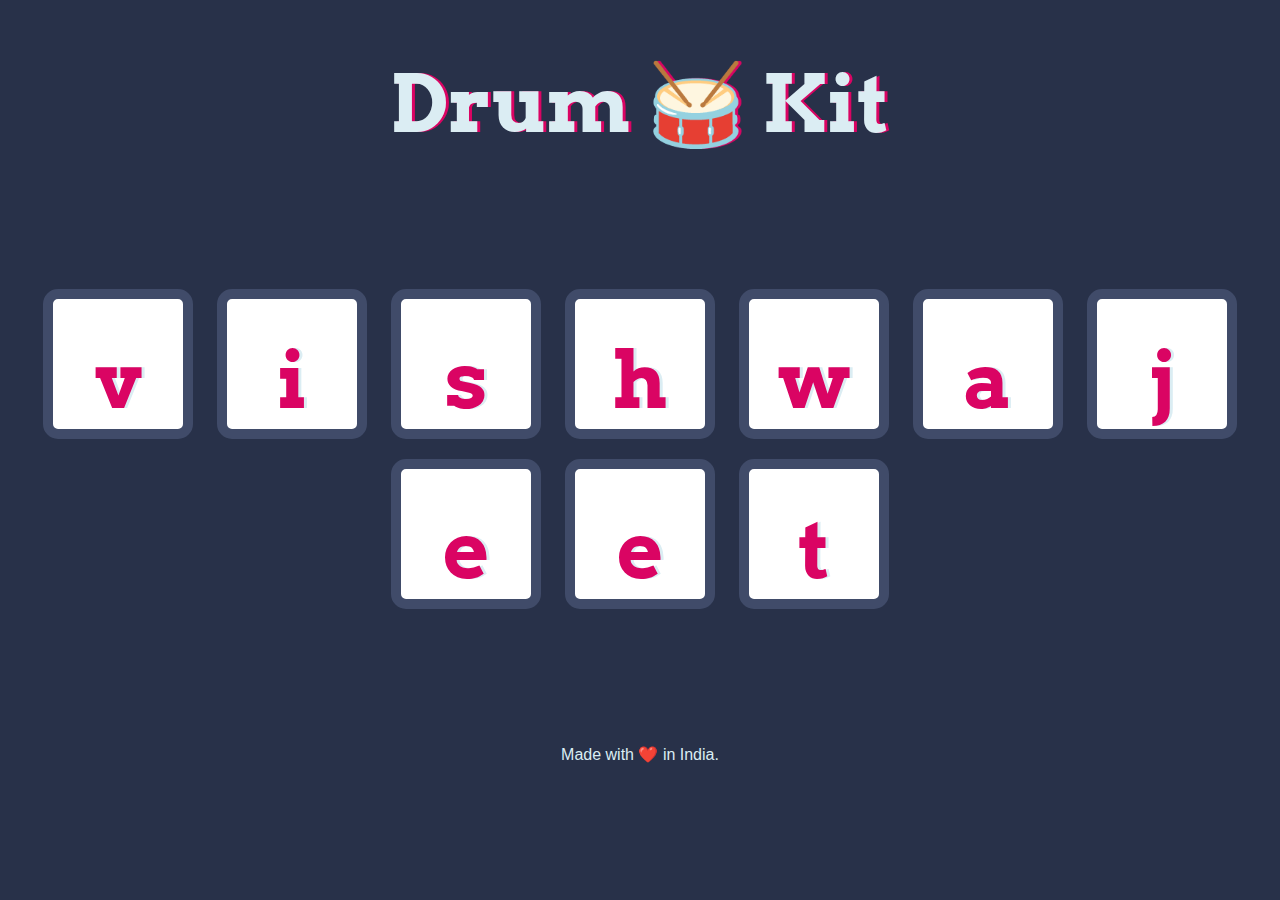
==== index.html @ 83ed75f9 "Drum_kit files added." ====
<!DOCTYPE html>
<html lang="en" dir="ltr">

<head>
  <meta charset="utf-8">
  <title>Drum Kit</title>
  <link rel="stylesheet" href="styles.css">
  <link rel="icon" type="music-solid.svg" href="/images/favicon.ico">
  <link href="https://fonts.googleapis.com/css?family=Arvo" rel="stylesheet">
</head>

<body>

  <h1 id="title">Drum 🥁 Kit</h1>
  <div class="set">
    <button class="v drum">v</button>
    <button class="i drum">i</button>
    <button class="s drum">s</button>
    <button class="h drum">h</button>
    <button class="w drum">w</button>
    <button class="a drum">a</button>
    <button class="j drum">j</button>
    <button class="e drum">e</button>
    <button class="e drum">e</button>
    <button class="t drum">t</button>


  </div>
  <script src="index.js"></script>
  <footer>
    Made with ❤️ in India.
  </footer>
</body>

</html>
---- styles.css ----
body {
  text-align: center;
  background-color: #283149;
}

h1 {
  font-size: 5rem;
  color: #DBEDF3;
  font-family: "Arvo", cursive;
  text-shadow: 3px 0 #DA0463;

}

footer {
  color: #DBEDF3;
  font-family: sans-serif;
}

.w {
background-image: url("images/tom1.png");
}

.a {
  background-image: url("images/crash.png");
}

.s {
  background-image: url("images/kick.png");
}

.d {
  background-image: url("images/tom2.png");
}

.j {
  background-image: url("images/tom3.png");
}

.k {
  background-image: url("images/tom4.png");
}

.l {
  background-image: url("images/snare.png");
}

.set {
  margin: 10% auto;
}

.game-over {
  background-color: red;
  opacity: 0.8;
}

.pressed {
  box-shadow: 0 3px 4px 0 #DBEDF3;
  opacity: 0.5;
}

.red {
  color: red;
}

.drum {
  outline: none;
  border: 10px solid #404B69;
  font-size: 5rem;
  font-family: 'Arvo', cursive;
  line-height: 2;
  font-weight: 900;
  color: #DA0463;
  text-shadow: 3px 0 #DBEDF3;
  border-radius: 15px;
  display: inline-block;
  width: 150px;
  height: 150px;
  text-align: center;
  margin: 10px;
  background-color: white;
}
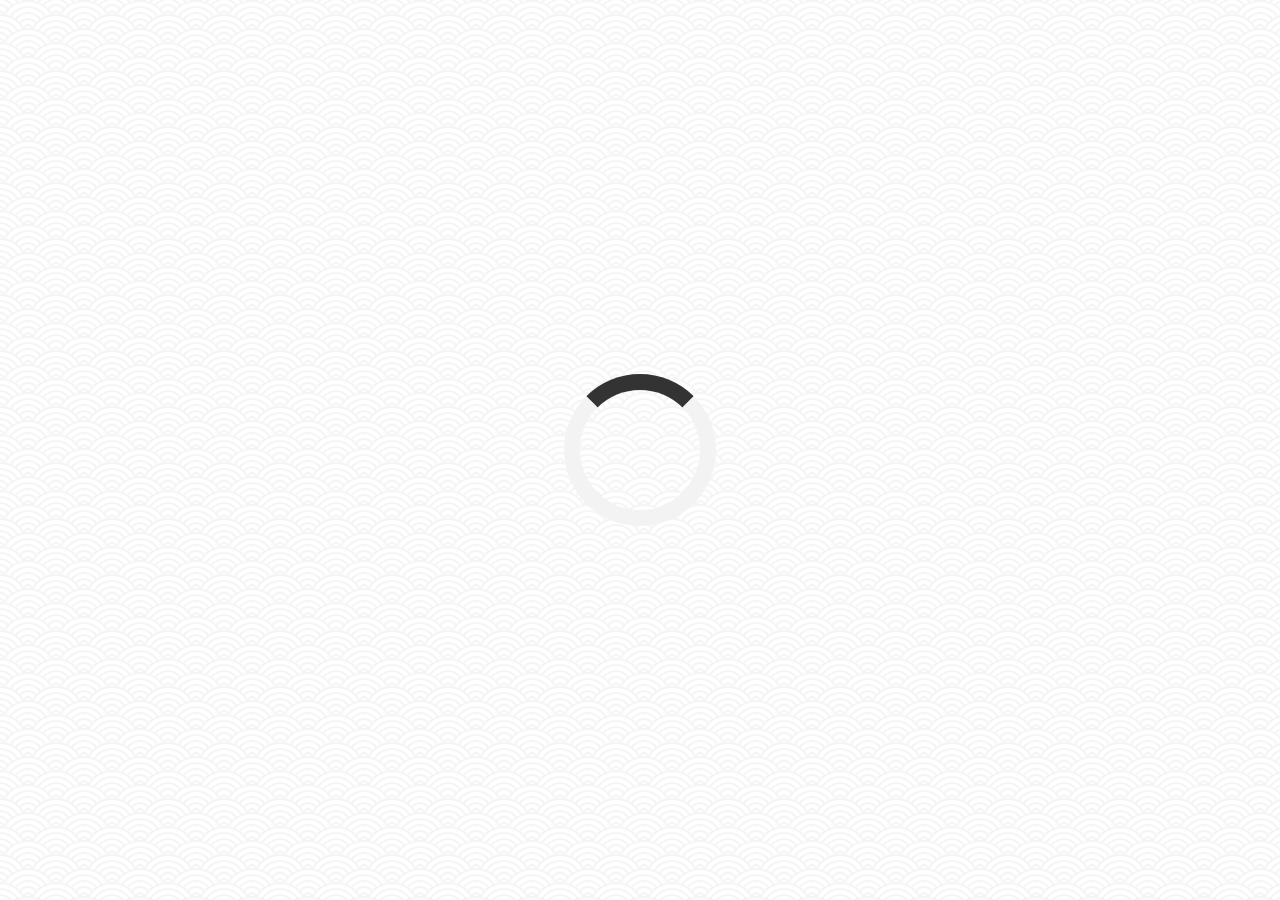
==== commit b0767384: "Add HyejuChoi quote-generator" ====
--- a/index.html
+++ b/index.html
@@ -1,35 +1,37 @@
 <!DOCTYPE html>
-<html lang="en" dir="ltr">
+<html lang="en">
+<head>
+    <meta charset="UTF-8">
+    <meta name="viewport" content="width=device-width, initial-scale=1.0">
+    <title>QUOTE GENERATOR</title>
+    <link rel="icon" type="image/png" href="http://www.google.com/s2/favicons?domain=zerotomastery.io">
+    <link rel="stylesheet" href="https://cdnjs.cloudflare.com/ajax/libs/font-awesome/6.4.2/css/all.min.css">
+    <link rel="stylesheet" href="style.css">
+</head>
+<body>
+    <!-- Loader  -->
+    <div class="loader" id="loader"></div>
 
-<head>
-  <meta charset="utf-8">
-  <title>Drum Kit</title>
-  <link rel="stylesheet" href="styles.css">
-  <link rel="icon" type="music-solid.svg" href="/images/favicon.ico">
-  <link href="https://fonts.googleapis.com/css?family=Arvo" rel="stylesheet">
-</head>
-
-<body>
-
-  <h1 id="title">Drum 🥁 Kit</h1>
-  <div class="set">
-    <button class="v drum">v</button>
-    <button class="i drum">i</button>
-    <button class="s drum">s</button>
-    <button class="h drum">h</button>
-    <button class="w drum">w</button>
-    <button class="a drum">a</button>
-    <button class="j drum">j</button>
-    <button class="e drum">e</button>
-    <button class="e drum">e</button>
-    <button class="t drum">t</button>
-
-
-  </div>
-  <script src="index.js"></script>
-  <footer>
-    Made with ❤️ in India.
-  </footer>
+    <div class="quote-container" id="quote-container">
+        <!-- Quote -->
+        <div class="quote-text">
+            <i class="fas fa-quote-left"></i>
+            <span id="quote">What you are is what you have been. What you'll be is what you do now.</span>
+        </div>
+         <!-- Author -->
+        <div class="quote-author">
+            <span id="author">Buddha</span>
+        </div>
+        <!-- Buttons -->
+        <div class="button-container">
+            <button class="twitter-button" id="twitter" title="Tweet This">
+                <i class="fab fa-twitter"></i>
+            </button>
+            <button id="new-quote">New Quote</button>
+        </div>
+    </div>    
+    <!-- Script -->
+    <script src="quotes.js"></script>
+    <script src="script.js"></script>   
 </body>
-
-</html>
+</html>--- a/style.css
+++ b/style.css
@@ -0,0 +1,111 @@
+@import url('https://fonts.googleapis.com/css2?family=Montserrat:wght@300;400;500;700&display=swap');
+
+html {
+    box-sizing: border-box;
+}
+
+body {
+    margin: 0;
+    min-height: 100vh;
+    background-color: #ffffff;
+    background-image: url("data:image/svg+xml,%3Csvg xmlns='http://www.w3.org/2000/svg' viewBox='0 0 56 28' width='56' height='28'%3E%3Cpath fill='%23000000' fill-opacity='0.04' d='M56 26v2h-7.75c2.3-1.27 4.94-2 7.75-2zm-26 2a2 2 0 1 0-4 0h-4.09A25.98 25.98 0 0 0 0 16v-2c.67 0 1.34.02 2 .07V14a2 2 0 0 0-2-2v-2a4 4 0 0 1 3.98 3.6 28.09 28.09 0 0 1 2.8-3.86A8 8 0 0 0 0 6V4a9.99 9.99 0 0 1 8.17 4.23c.94-.95 1.96-1.83 3.03-2.63A13.98 13.98 0 0 0 0 0h7.75c2 1.1 3.73 2.63 5.1 4.45 1.12-.72 2.3-1.37 3.53-1.93A20.1 20.1 0 0 0 14.28 0h2.7c.45.56.88 1.14 1.29 1.74 1.3-.48 2.63-.87 4-1.15-.11-.2-.23-.4-.36-.59H26v.07a28.4 28.4 0 0 1 4 0V0h4.09l-.37.59c1.38.28 2.72.67 4.01 1.15.4-.6.84-1.18 1.3-1.74h2.69a20.1 20.1 0 0 0-2.1 2.52c1.23.56 2.41 1.2 3.54 1.93A16.08 16.08 0 0 1 48.25 0H56c-4.58 0-8.65 2.2-11.2 5.6 1.07.8 2.09 1.68 3.03 2.63A9.99 9.99 0 0 1 56 4v2a8 8 0 0 0-6.77 3.74c1.03 1.2 1.97 2.5 2.79 3.86A4 4 0 0 1 56 10v2a2 2 0 0 0-2 2.07 28.4 28.4 0 0 1 2-.07v2c-9.2 0-17.3 4.78-21.91 12H30zM7.75 28H0v-2c2.81 0 5.46.73 7.75 2zM56 20v2c-5.6 0-10.65 2.3-14.28 6h-2.7c4.04-4.89 10.15-8 16.98-8zm-39.03 8h-2.69C10.65 24.3 5.6 22 0 22v-2c6.83 0 12.94 3.11 16.97 8zm15.01-.4a28.09 28.09 0 0 1 2.8-3.86 8 8 0 0 0-13.55 0c1.03 1.2 1.97 2.5 2.79 3.86a4 4 0 0 1 7.96 0zm14.29-11.86c1.3-.48 2.63-.87 4-1.15a25.99 25.99 0 0 0-44.55 0c1.38.28 2.72.67 4.01 1.15a21.98 21.98 0 0 1 36.54 0zm-5.43 2.71c1.13-.72 2.3-1.37 3.54-1.93a19.98 19.98 0 0 0-32.76 0c1.23.56 2.41 1.2 3.54 1.93a15.98 15.98 0 0 1 25.68 0zm-4.67 3.78c.94-.95 1.96-1.83 3.03-2.63a13.98 13.98 0 0 0-22.4 0c1.07.8 2.09 1.68 3.03 2.63a9.99 9.99 0 0 1 16.34 0z'%3E%3C/path%3E%3C/svg%3E");
+    color:#000;
+    font-family: Montserrat, sans-serif;
+    font-weight: 700;
+    text-align: center;
+    display: flex;
+    align-items: center;
+    justify-content: center;
+
+}
+
+.quote-container {
+    width: auto;
+    max-width: 900px;
+    padding: 20px 30px;
+    border-radius: 10px;
+    background-color: rgba(255, 255, 255, 0.4);
+    box-shadow: 0 10px 10px 10px rgba(0, 0, 0, 0.2);
+}
+
+.quote-text {
+    font-size: 2.75rem;
+    font-weight: 500;
+}
+
+.long-quote {
+    font-size: 2rem;
+}
+
+.fa-quote-left {
+    font-size: 4rem;
+}
+
+.quote-author {
+    margin-top: 15px;
+    font-size: 2rem;
+    font-weight: 400;
+    font-style: italic;
+}
+
+.button-container {
+    margin-top: 15px;
+    display: flex;
+    justify-content: space-between;
+}
+
+button {
+    cursor: pointer;
+    font-size: 1.2rem;
+    height: 2.5rem;
+    border-radius: 10px;
+    color: #fff;
+    background: #333;
+    outline: none;
+    padding: 0.5rem 1.8rem;
+    box-shadow: 0 0.3rem rgba(121, 121, 121, 0.65);
+}
+
+button:hover {
+    filter: brightness(110%);
+}
+
+button:active {
+    transform: translate(0, 0.3rem);
+    box-shadow: 0 0.1rem rgba(255, 255, 255, 0.65);
+}
+
+.twitter-button:hover {
+    color:#38a1f3;
+}
+
+.fa-twitter {
+    font-size: 1.5rem;
+}
+
+/* Loader */
+.loader {
+    display: hidden;
+    border: 16px solid #f3f3f3; 
+    border-top: 16px solid #333; 
+    border-radius: 50%;
+    width: 120px;
+    height: 120px;
+    animation: spin 2s linear infinite;
+}
+  
+@keyframes spin {
+  0% { transform: rotate(0deg); }
+  100% { transform: rotate(360deg); }
+}
+
+/* Media Query: Tablet or Smaller */
+@media screen and (max-width: 1000px) {
+    .quote-container {
+        margin: auto 10px;
+    }
+
+    .quote-text {
+        font-size: 2.5rem;
+    }
+}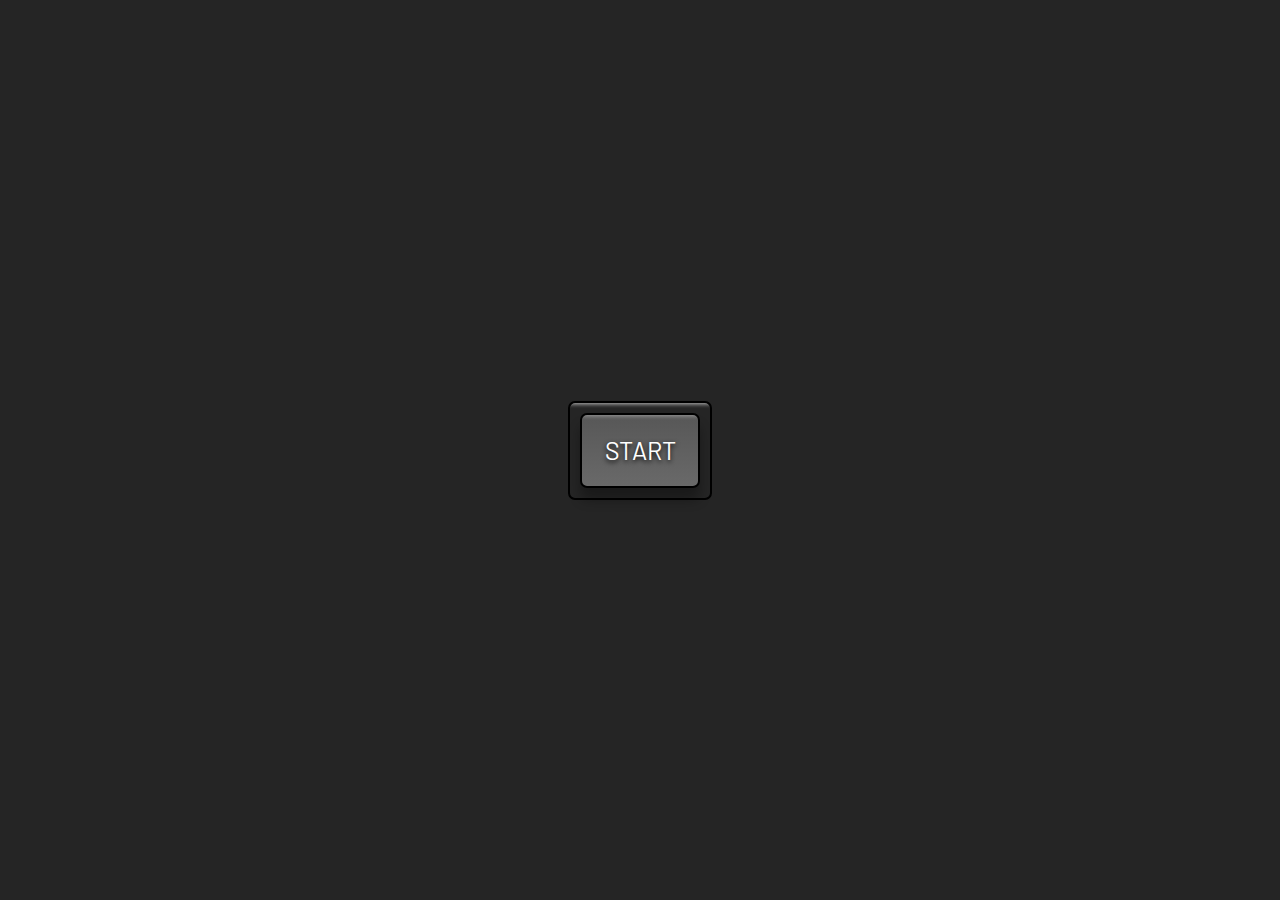
==== commit 30ccafa6: "Picture In Picture" ====
--- a/index.html
+++ b/index.html
@@ -1,37 +1,17 @@
-<!DOCTYPE html>
-<html lang="en">
-<head>
-    <meta charset="UTF-8">
-    <meta name="viewport" content="width=device-width, initial-scale=1.0">
-    <title>QUOTE GENERATOR</title>
-    <link rel="icon" type="image/png" href="http://www.google.com/s2/favicons?domain=zerotomastery.io">
-    <link rel="stylesheet" href="https://cdnjs.cloudflare.com/ajax/libs/font-awesome/6.4.2/css/all.min.css">
-    <link rel="stylesheet" href="style.css">
-</head>
-<body>
-    <!-- Loader  -->
-    <div class="loader" id="loader"></div>
-
-    <div class="quote-container" id="quote-container">
-        <!-- Quote -->
-        <div class="quote-text">
-            <i class="fas fa-quote-left"></i>
-            <span id="quote">What you are is what you have been. What you'll be is what you do now.</span>
-        </div>
-         <!-- Author -->
-        <div class="quote-author">
-            <span id="author">Buddha</span>
-        </div>
-        <!-- Buttons -->
-        <div class="button-container">
-            <button class="twitter-button" id="twitter" title="Tweet This">
-                <i class="fab fa-twitter"></i>
-            </button>
-            <button id="new-quote">New Quote</button>
-        </div>
-    </div>    
-    <!-- Script -->
-    <script src="quotes.js"></script>
-    <script src="script.js"></script>   
-</body>
+<!DOCTYPE html>
+<html lang="en">
+<head>
+    <meta charset="UTF-8">
+    <meta name="viewport" content="width=device-width, initial-scale=1.0">
+    <title>Picture in Picture</title>
+    <link rel="icon" type="image/png" href="favicon.png">
+    <link rel="stylesheet" href="style.css">
+</head>
+<body>
+    <video id="video" controls height="360" width="640" hidden></video>
+    <div class="button-container"> 
+    <button id="button">START</button>
+    </div>
+    <script src="script.js"></script>
+</body>
 </html>--- a/style.css
+++ b/style.css
@@ -1,111 +1,52 @@
-@import url('https://fonts.googleapis.com/css2?family=Montserrat:wght@300;400;500;700&display=swap');
-
+@import url('https://fonts.googleapis.com/css2?family=Barlow&family=Bebas+Neue&family=Montserrat:wght@400;500&family=Mooli&family=Open+Sans:ital@1&family=Roboto+Slab&display=swap');
 html {
-    box-sizing: border-box;
+  box-sizing: border-box;
 }
 
 body {
-    margin: 0;
-    min-height: 100vh;
-    background-color: #ffffff;
-    background-image: url("data:image/svg+xml,%3Csvg xmlns='http://www.w3.org/2000/svg' viewBox='0 0 56 28' width='56' height='28'%3E%3Cpath fill='%23000000' fill-opacity='0.04' d='M56 26v2h-7.75c2.3-1.27 4.94-2 7.75-2zm-26 2a2 2 0 1 0-4 0h-4.09A25.98 25.98 0 0 0 0 16v-2c.67 0 1.34.02 2 .07V14a2 2 0 0 0-2-2v-2a4 4 0 0 1 3.98 3.6 28.09 28.09 0 0 1 2.8-3.86A8 8 0 0 0 0 6V4a9.99 9.99 0 0 1 8.17 4.23c.94-.95 1.96-1.83 3.03-2.63A13.98 13.98 0 0 0 0 0h7.75c2 1.1 3.73 2.63 5.1 4.45 1.12-.72 2.3-1.37 3.53-1.93A20.1 20.1 0 0 0 14.28 0h2.7c.45.56.88 1.14 1.29 1.74 1.3-.48 2.63-.87 4-1.15-.11-.2-.23-.4-.36-.59H26v.07a28.4 28.4 0 0 1 4 0V0h4.09l-.37.59c1.38.28 2.72.67 4.01 1.15.4-.6.84-1.18 1.3-1.74h2.69a20.1 20.1 0 0 0-2.1 2.52c1.23.56 2.41 1.2 3.54 1.93A16.08 16.08 0 0 1 48.25 0H56c-4.58 0-8.65 2.2-11.2 5.6 1.07.8 2.09 1.68 3.03 2.63A9.99 9.99 0 0 1 56 4v2a8 8 0 0 0-6.77 3.74c1.03 1.2 1.97 2.5 2.79 3.86A4 4 0 0 1 56 10v2a2 2 0 0 0-2 2.07 28.4 28.4 0 0 1 2-.07v2c-9.2 0-17.3 4.78-21.91 12H30zM7.75 28H0v-2c2.81 0 5.46.73 7.75 2zM56 20v2c-5.6 0-10.65 2.3-14.28 6h-2.7c4.04-4.89 10.15-8 16.98-8zm-39.03 8h-2.69C10.65 24.3 5.6 22 0 22v-2c6.83 0 12.94 3.11 16.97 8zm15.01-.4a28.09 28.09 0 0 1 2.8-3.86 8 8 0 0 0-13.55 0c1.03 1.2 1.97 2.5 2.79 3.86a4 4 0 0 1 7.96 0zm14.29-11.86c1.3-.48 2.63-.87 4-1.15a25.99 25.99 0 0 0-44.55 0c1.38.28 2.72.67 4.01 1.15a21.98 21.98 0 0 1 36.54 0zm-5.43 2.71c1.13-.72 2.3-1.37 3.54-1.93a19.98 19.98 0 0 0-32.76 0c1.23.56 2.41 1.2 3.54 1.93a15.98 15.98 0 0 1 25.68 0zm-4.67 3.78c.94-.95 1.96-1.83 3.03-2.63a13.98 13.98 0 0 0-22.4 0c1.07.8 2.09 1.68 3.03 2.63a9.99 9.99 0 0 1 16.34 0z'%3E%3C/path%3E%3C/svg%3E");
-    color:#000;
-    font-family: Montserrat, sans-serif;
-    font-weight: 700;
-    text-align: center;
-    display: flex;
-    align-items: center;
-    justify-content: center;
-
+  margin: 0;
+  height: 100vh
 }
 
-.quote-container {
-    width: auto;
-    max-width: 900px;
-    padding: 20px 30px;
-    border-radius: 10px;
-    background-color: rgba(255, 255, 255, 0.4);
-    box-shadow: 0 10px 10px 10px rgba(0, 0, 0, 0.2);
+
+
+body {
+  margin: 0;
+  min-height: 100vh;
+  display: flex;
+  justify-content: center;
+  align-items: center;
+  background: rgb(37, 37, 37)
 }
 
-.quote-text {
-    font-size: 2.75rem;
-    font-weight: 500;
-}
-
-.long-quote {
-    font-size: 2rem;
-}
-
-.fa-quote-left {
-    font-size: 4rem;
-}
-
-.quote-author {
-    margin-top: 15px;
-    font-size: 2rem;
-    font-weight: 400;
-    font-style: italic;
-}
 
 .button-container {
-    margin-top: 15px;
-    display: flex;
-    justify-content: space-between;
+  border: 2px solid black;
+  padding: 10px;
+  border-radius: 7px;
+  box-shadow: inset 0 20px 4px -19px rgba(255, 255, 255, 0.7);
 }
 
 button {
-    cursor: pointer;
-    font-size: 1.2rem;
-    height: 2.5rem;
-    border-radius: 10px;
-    color: #fff;
-    background: #333;
-    outline: none;
-    padding: 0.5rem 1.8rem;
-    box-shadow: 0 0.3rem rgba(121, 121, 121, 0.65);
+  cursor: pointer;
+  outline: none;
+  width: 120px;
+  height: 75px;
+  font-family: Barlow, sans-serif;
+  font-size: 25px;
+  color: white;
+  text-shadow: 0 2px 5px black;
+  background: linear-gradient(to top, #696969, #575757);
+  border: 2px solid black;
+  border-radius: 7px;
+  box-shadow: inset 0 20px 4px -19px rgba(255, 255, 255, 0.4), 0 12px 12px 0 rgba(0, 0, 0, 0.3);
 }
 
 button:hover {
-    filter: brightness(110%);
+  background: linear-gradient(to bottom, #696969, #575757);
 }
 
 button:active {
-    transform: translate(0, 0.3rem);
-    box-shadow: 0 0.1rem rgba(255, 255, 255, 0.65);
-}
-
-.twitter-button:hover {
-    color:#38a1f3;
-}
-
-.fa-twitter {
-    font-size: 1.5rem;
-}
-
-/* Loader */
-.loader {
-    display: hidden;
-    border: 16px solid #f3f3f3; 
-    border-top: 16px solid #333; 
-    border-radius: 50%;
-    width: 120px;
-    height: 120px;
-    animation: spin 2s linear infinite;
-}
-  
-@keyframes spin {
-  0% { transform: rotate(0deg); }
-  100% { transform: rotate(360deg); }
-}
-
-/* Media Query: Tablet or Smaller */
-@media screen and (max-width: 1000px) {
-    .quote-container {
-        margin: auto 10px;
-    }
-
-    .quote-text {
-        font-size: 2.5rem;
-    }
+  transform: translateY(3px);
+  box-shadow: 0 6px 6px 0 rgba(0, 0, 0, 0.3)
 }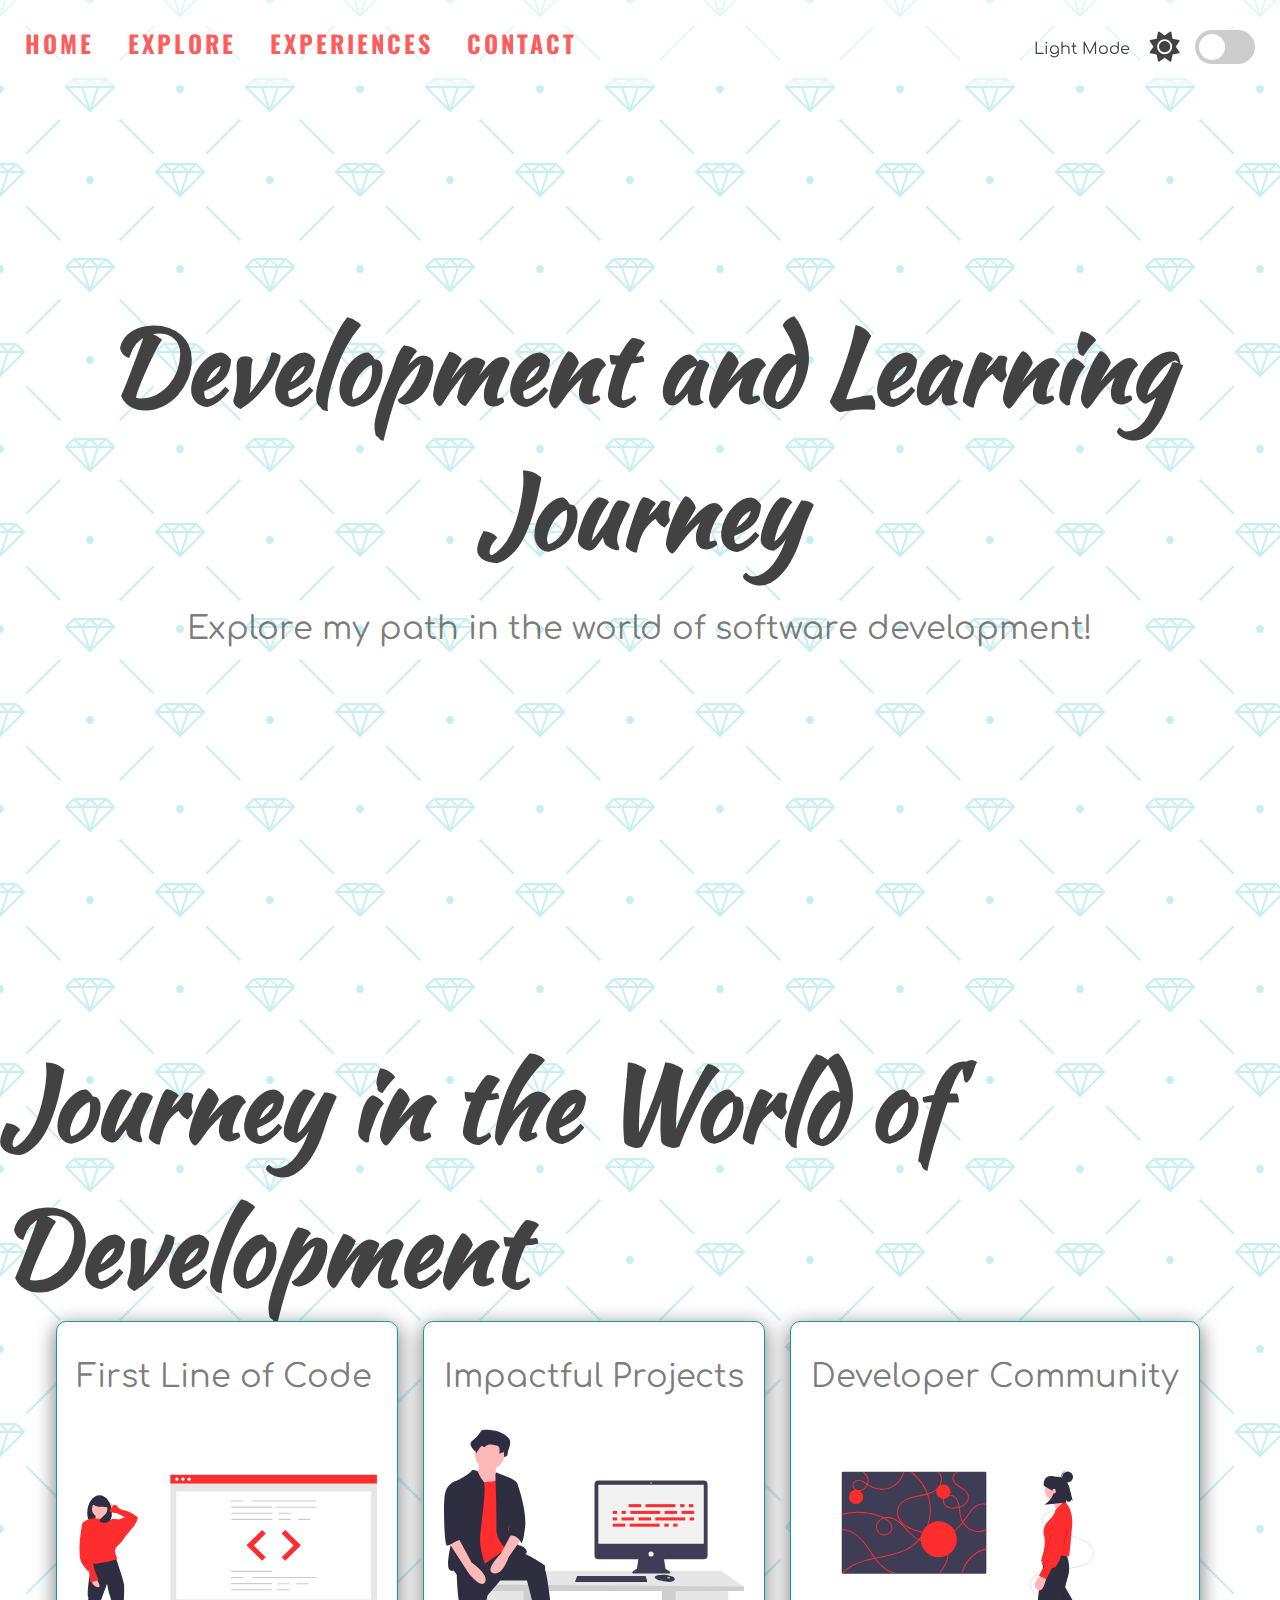
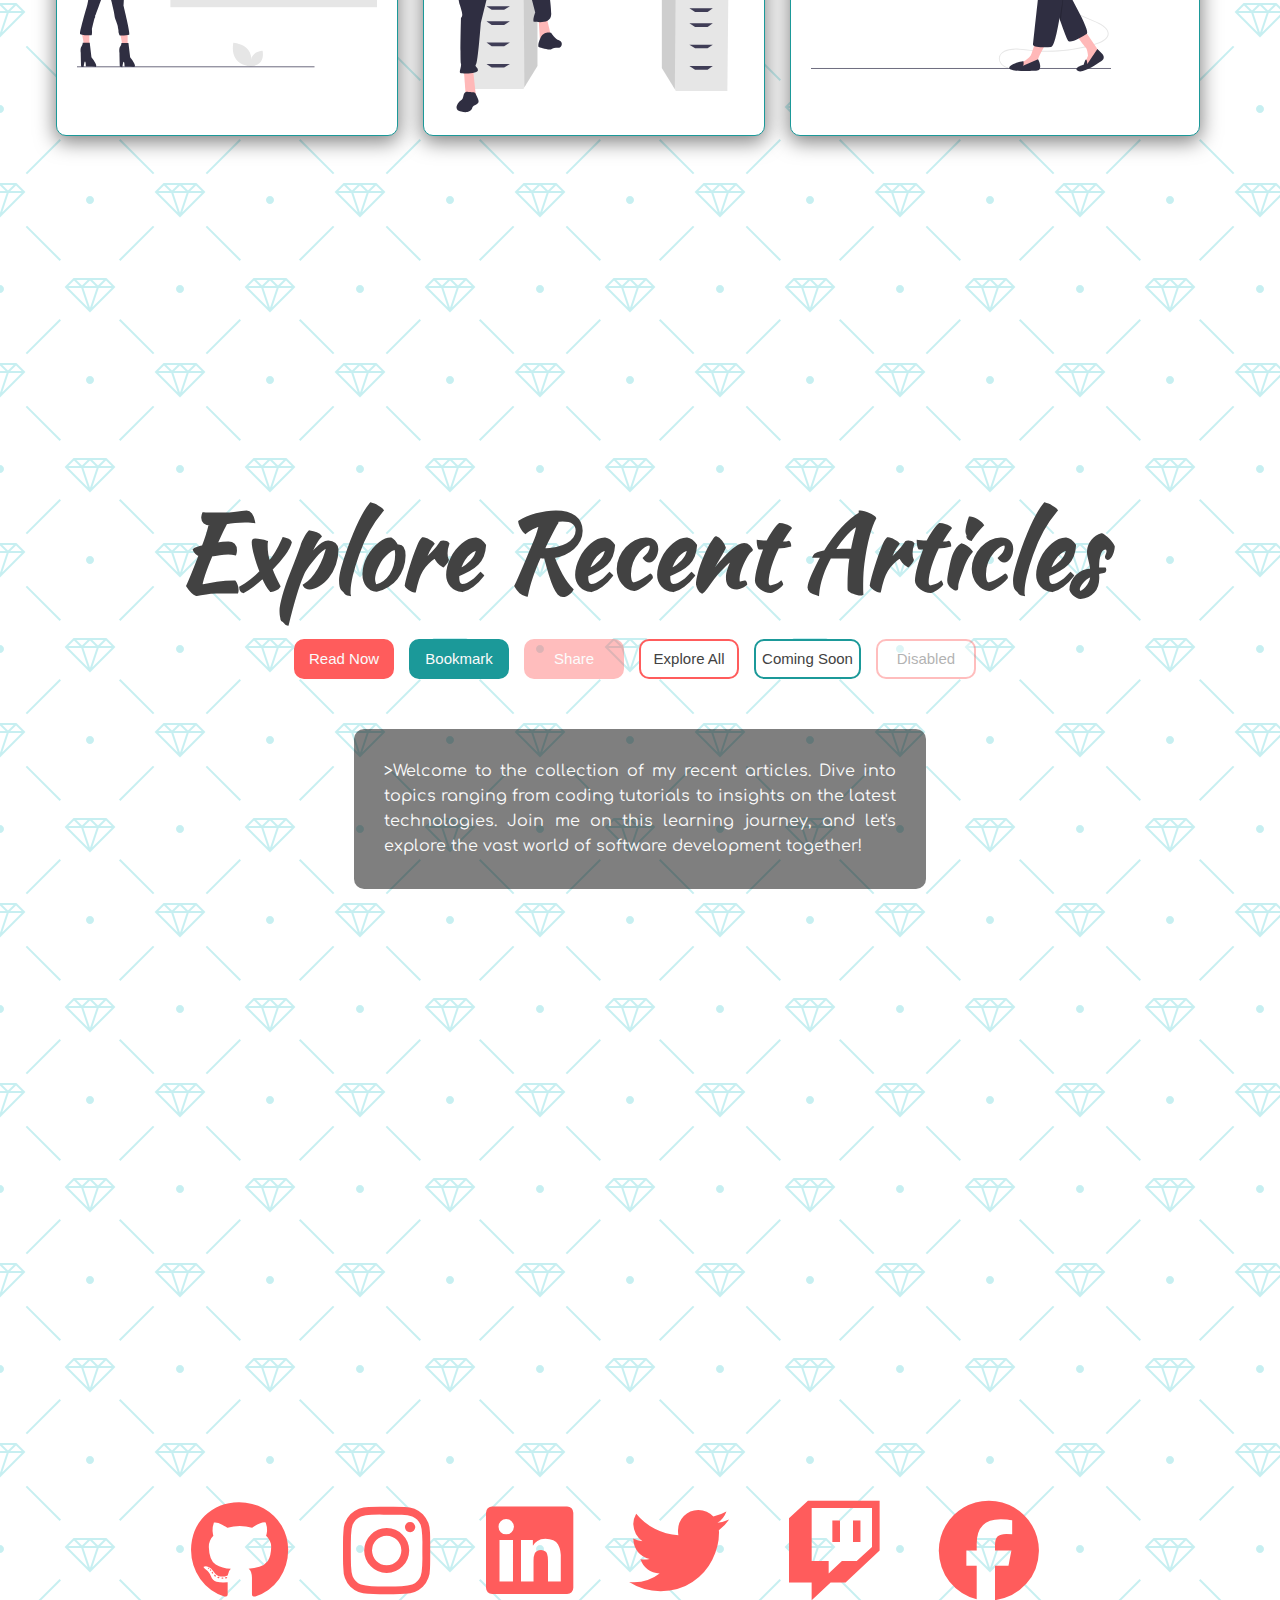
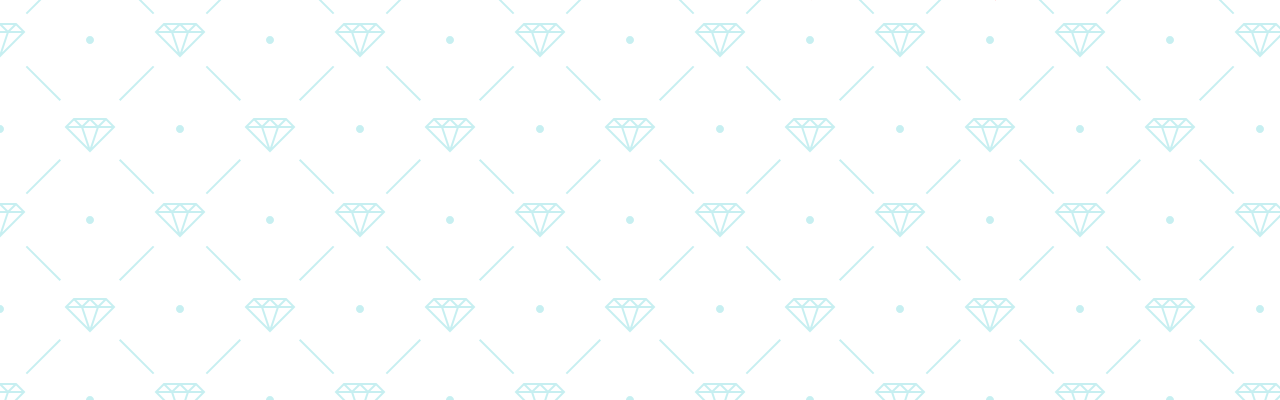
==== commit a82b77e7: "Add files via upload" ====
--- a/index.html
+++ b/index.html
@@ -3,15 +3,84 @@
 <head>
     <meta charset="UTF-8">
     <meta name="viewport" content="width=device-width, initial-scale=1.0">
-    <title>Picture in Picture</title>
+    <title>Development and Learning Journey</title>
     <link rel="icon" type="image/png" href="favicon.png">
+    <link rel="stylesheet" href="https://cdnjs.cloudflare.com/ajax/libs/font-awesome/6.5.1/css/all.min.css"/>
     <link rel="stylesheet" href="style.css">
 </head>
 <body>
-    <video id="video" controls height="360" width="640" hidden></video>
-    <div class="button-container"> 
-    <button id="button">START</button>
+    <div class="theme-switch-wrapper">
+        <span id="toggle-icon">
+            <span class="toggle-text">Light Mode</span>
+            <i class="fas fa-sun"></i>
+        </span>
+        <label class="theme-switch">
+            <input type="checkbox">
+            <div class="slider round"></div>
+        </label>
     </div>
+
+
+    <nav id="nav">
+        <a href="#home">HOME</a>
+        <a href="#about">EXPLORE</a>
+        <a href="#projects">EXPERIENCES</a>
+        <a href="#contact">CONTACT</a>    
+    </nav>
+
+    <section id="home">
+        <div class="title-group">
+            <h1>Development and Learning Journey</h1>
+            <h2>Explore my path in the world of software development!</h2>
+        </div>
+    </section>
+
+    <section id="about">
+            <h1>Journey in the World of Development</h1>
+        <div class="about-container">
+            <div class="image-container">
+                <h2>First Line of Code</h2>
+                <img src="img/undraw_proud_coder_light.svg" alt="Proud Coder" id="image1">
+            </div>
+            <div class="image-container">
+                <h2>Impactful Projects</h2>
+                <img src="img/undraw_feeling_proud_light.svg" alt="Proud Coder" id="image2">
+            </div>
+            <div class="image-container">
+                <h2>Developer Community</h2>
+                <img src="img/undraw_conceptual_idea_light.svg" alt="Proud Coder" id="image3">
+            </div>
+        </div>
+    </section>
+
+    <section id="projects">
+        <h1>Explore Recent Articles</h1>
+        <div class="buttons">
+            <button class="primary">Read Now</button>
+            <button class="secondary">Bookmark</button>
+            <button class="primary" disabled>Share</button>
+            <button class="outline">Explore All</button>
+            <button class="secondary outline">Coming Soon</button>
+            <button class="outline" disabled>Disabled</button>
+        </div>
+        <div class="text-box" id="text-box">
+            <p>>Welcome to the collection of my recent articles. Dive into topics ranging from coding tutorials to insights on the latest technologies. Join me on this learning journey, and let's explore the vast world of software development together!</p>
+        </div>
+    </section>
+
+    <section id="contact">
+        <div class="social-icons">
+            <i class="fab fa-github"></i>
+            <i class="fab fa-instagram"></i>
+            <i class="fab fa-linkedin"></i>
+            <i class="fab fa-twitter"></i>
+            <i class="fab fa-twitch"></i>
+            <i class="fab fa-facebook"></i>
+        </div>
+    </section>
+    
+
+    <!-- Script -->
     <script src="script.js"></script>
 </body>
-</html>+</html>
--- a/style.css
+++ b/style.css
@@ -1,52 +1,261 @@
-@import url('https://fonts.googleapis.com/css2?family=Barlow&family=Bebas+Neue&family=Montserrat:wght@400;500&family=Mooli&family=Open+Sans:ital@1&family=Roboto+Slab&display=swap');
-html {
-  box-sizing: border-box;
-}
-
-body {
-  margin: 0;
-  height: 100vh
-}
-
-
-
-body {
-  margin: 0;
-  min-height: 100vh;
-  display: flex;
-  justify-content: center;
-  align-items: center;
-  background: rgb(37, 37, 37)
-}
-
-
-.button-container {
-  border: 2px solid black;
-  padding: 10px;
-  border-radius: 7px;
-  box-shadow: inset 0 20px 4px -19px rgba(255, 255, 255, 0.7);
-}
-
-button {
-  cursor: pointer;
-  outline: none;
-  width: 120px;
-  height: 75px;
-  font-family: Barlow, sans-serif;
-  font-size: 25px;
-  color: white;
-  text-shadow: 0 2px 5px black;
-  background: linear-gradient(to top, #696969, #575757);
-  border: 2px solid black;
-  border-radius: 7px;
-  box-shadow: inset 0 20px 4px -19px rgba(255, 255, 255, 0.4), 0 12px 12px 0 rgba(0, 0, 0, 0.3);
-}
-
-button:hover {
-  background: linear-gradient(to bottom, #696969, #575757);
-}
-
-button:active {
-  transform: translateY(3px);
-  box-shadow: 0 6px 6px 0 rgba(0, 0, 0, 0.3)
+@import url('https://fonts.googleapis.com/css2?family=Comfortaa&family=Kaushan+Script&family=Oswald&display=swap');
+
+
+:root {
+  --primary-color: rgb(255, 92, 92);
+  --primary-variant: #ff2d2d;
+  --secondary-color: #1b9999;
+  --on-primary: rgb(250, 250, 250);
+  --on-background: rgb(66, 66, 66);
+  --on-background-alt: rgba(66, 66, 66, 0.7);
+  --background: rgb(255, 255, 255);
+  --box-shadow: 0 5px 20px 1px rgba(0, 0, 0, 0.5);
+}
+
+[data-theme="dark"] {
+  --primary-color: rgb(150, 65, 255);
+  --primary-variant: #6c63ff;
+  --secondary-color: #03dac5;
+  --on-primary: #000;
+  --on-background: rgba(255, 255, 255, 0.9);
+  --on-background-alt: rgba(255, 255, 255, 0.7);
+  --background: #121212;
+}
+
+html {
+  box-sizing: border-box;
+  scroll-behavior: smooth;
+}
+
+body {
+  margin: 0;
+  color: var(--on-background);
+  background-color: var(--background);
+  font-family: Comfortaa, sans-serif;
+  background-image: url("data:image/svg+xml,%3Csvg width='180' height='180' viewBox='0 0 180 180' xmlns='http://www.w3.org/2000/svg'%3E%3Cpath d='M81.28 88H68.413l19.298 19.298L81.28 88zm2.107 0h13.226L90 107.838 83.387 88zm15.334 0h12.866l-19.298 19.298L98.72 88zm-32.927-2.207L73.586 78h32.827l.5.5 7.294 7.293L115.414 87l-24.707 24.707-.707.707L64.586 87l1.207-1.207zm2.62.207L74 80.414 79.586 86H68.414zm16 0L90 80.414 95.586 86H84.414zm16 0L106 80.414 111.586 86h-11.172zm-8-6h11.173L98 85.586 92.414 80zM82 85.586L87.586 80H76.414L82 85.586zM17.414 0L.707 16.707 0 17.414V0h17.414zM4.28 0L0 12.838V0h4.28zm10.306 0L2.288 12.298 6.388 0h8.198zM180 17.414L162.586 0H180v17.414zM165.414 0l12.298 12.298L173.612 0h-8.198zM180 12.838L175.72 0H180v12.838zM0 163h16.413l.5.5 7.294 7.293L25.414 172l-8 8H0v-17zm0 10h6.613l-2.334 7H0v-7zm14.586 7l7-7H8.72l-2.333 7h8.2zM0 165.414L5.586 171H0v-5.586zM10.414 171L16 165.414 21.586 171H10.414zm-8-6h11.172L8 170.586 2.414 165zM180 163h-16.413l-7.794 7.793-1.207 1.207 8 8H180v-17zm-14.586 17l-7-7h12.865l2.333 7h-8.2zM180 173h-6.613l2.334 7H180v-7zm-21.586-2l5.586-5.586 5.586 5.586h-11.172zM180 165.414L174.414 171H180v-5.586zm-8 5.172l5.586-5.586h-11.172l5.586 5.586zM152.933 25.653l1.414 1.414-33.94 33.942-1.416-1.416 33.943-33.94zm1.414 127.28l-1.414 1.414-33.942-33.94 1.416-1.416 33.94 33.943zm-127.28 1.414l-1.414-1.414 33.94-33.942 1.416 1.416-33.943 33.94zm-1.414-127.28l1.414-1.414 33.942 33.94-1.416 1.416-33.94-33.943zM0 85c2.21 0 4 1.79 4 4s-1.79 4-4 4v-8zm180 0c-2.21 0-4 1.79-4 4s1.79 4 4 4v-8zM94 0c0 2.21-1.79 4-4 4s-4-1.79-4-4h8zm0 180c0-2.21-1.79-4-4-4s-4 1.79-4 4h8z' fill='%2347cad3' fill-opacity='0.3' fill-rule='evenodd'/%3E%3C/svg%3E");
+}
+
+section {
+  min-height: 100vh;
+  display: flex;
+  justify-content: center;
+  align-items: center;
+  flex-direction: column;
+}
+
+h1 {
+  font-family: Kaushan Script, sans-serif;
+  font-size: 100px;
+  margin-bottom: 0;
+}
+
+h2 {
+  color: var(--on-background-alt);
+  font-size: 32px;
+  font-weight: normal;
+}
+
+/* Navigation */
+nav {
+  z-index: 10;
+  position: fixed;
+  font-family: Oswald, sans-serif;
+  font-size: 24px;
+  letter-spacing: 3px;
+  padding: 25px;
+  width: 100vw;
+  background: rgb(255 255 255 / 50%);
+}
+
+a {
+  margin-right: 25px;
+  color: var(--primary-color);
+  text-decoration: none;
+  border-bottom: 3px solid transparent;
+  font-weight: bold;
+}
+
+a:hover,
+a:focus {
+  color: var(--on-background);
+  border-bottom: 3px solid;
+}
+
+/* Home Section */
+.title-group {
+  text-align: center;
+}
+
+/* About Section */
+.about-container {
+  display: flex;
+}
+
+.image-container {
+  border: 1px solid var(--secondary-color);
+  border-radius: 10px;
+  padding: 10px 20px;
+  margin-right: 25px;
+  width: auto;
+  background: var(--background);
+  box-shadow: var(--box-shadow);
+}
+
+img {
+  height: 300px;
+  width: 300px;
+}
+
+/* Projects Section */
+.buttons {
+  margin-top: 15px;
+  margin-bottom: 50px;
+}
+
+button {
+  min-width: 100px;
+  height: 40px;
+  cursor: pointer;
+  border-radius: 10px;
+  margin-right: 10px;
+  border: 2px solid var(--primary-color);
+  font-size: 15px;
+  outline: none;
+}
+
+button:disabled {
+  opacity: 0.4;
+  cursor: default;
+}
+
+button:hover:not(.outline) {
+  filter: brightness(110%);
+}
+
+.primary {
+  background: var(--primary-color);
+  color: var(--on-primary);
+}
+
+.secondary {
+  border: 2px solid var(--secondary-color);
+}
+
+.secondary,
+.secondary:hover,
+.outline.secondary:hover {
+  background: var(--secondary-color);
+  color: var(--on-primary);
+}
+
+.outline {
+  background: var(--background);
+  color: var(--on-background);
+}
+
+.outline:hover {
+  background: var(--primary-color);
+  color: var(--on-primary);
+}
+
+.text-box {
+  width: 40%;
+  text-align: justify;
+  background: rgb(0 0 0 / 50%);
+  color: var(--on-primary);
+  border-radius: 10px;
+  padding: 30px;
+}
+
+p {
+  margin: 0;
+  line-height: 25px;
+}
+
+/* Contact Section */
+.fab {
+  font-size: 100px;
+  margin-right: 50px;
+  cursor: pointer;
+  color: var(--primary-color);
+}
+
+.fab:hover {
+  color: var(--on-background);
+}
+
+/* Dark Mode Toggle */
+.theme-switch-wrapper {
+  display: flex;
+  align-items: center;
+  z-index: 100;
+  position: fixed;
+  right: 25px;
+  top: 30px;
+}
+
+.theme-switch-wrapper span {
+  margin-right: 10px;
+  font-size: 1rem;
+}
+
+.toggle-text {
+  position: relative;
+  top: -4px;
+  right: 5px;
+  color: var(--on-background);
+}
+
+.theme-switch {
+  display: inline-block;
+  height: 34px;
+  position: relative;
+  width: 60px;
+}
+
+.theme-switch input {
+  display: none;
+}
+
+.slider {
+  background: #ccc;
+  bottom: 0;
+  cursor: pointer;
+  left: 0;
+  position: absolute;
+  right: 0;
+  top: 0;
+  transition: 0.4s;
+}
+
+.slider::before {
+  background: #fff;
+  bottom: 4px;
+  content: "";
+  height: 26px;
+  left: 4px;
+  position: absolute;
+  transition: 0.4s;
+  width: 26px;
+}
+
+input:checked + .slider {
+  background: var(--primary-color);
+}
+
+input:checked + .slider::before {
+  transform: translateX(26px);
+}
+
+.slider.round {
+  border-radius: 34px;
+}
+
+.slider.round::before {
+  border-radius: 50%;
+}
+
+.fas {
+  font-size: 30px;
+  margin-right: 5px;
 }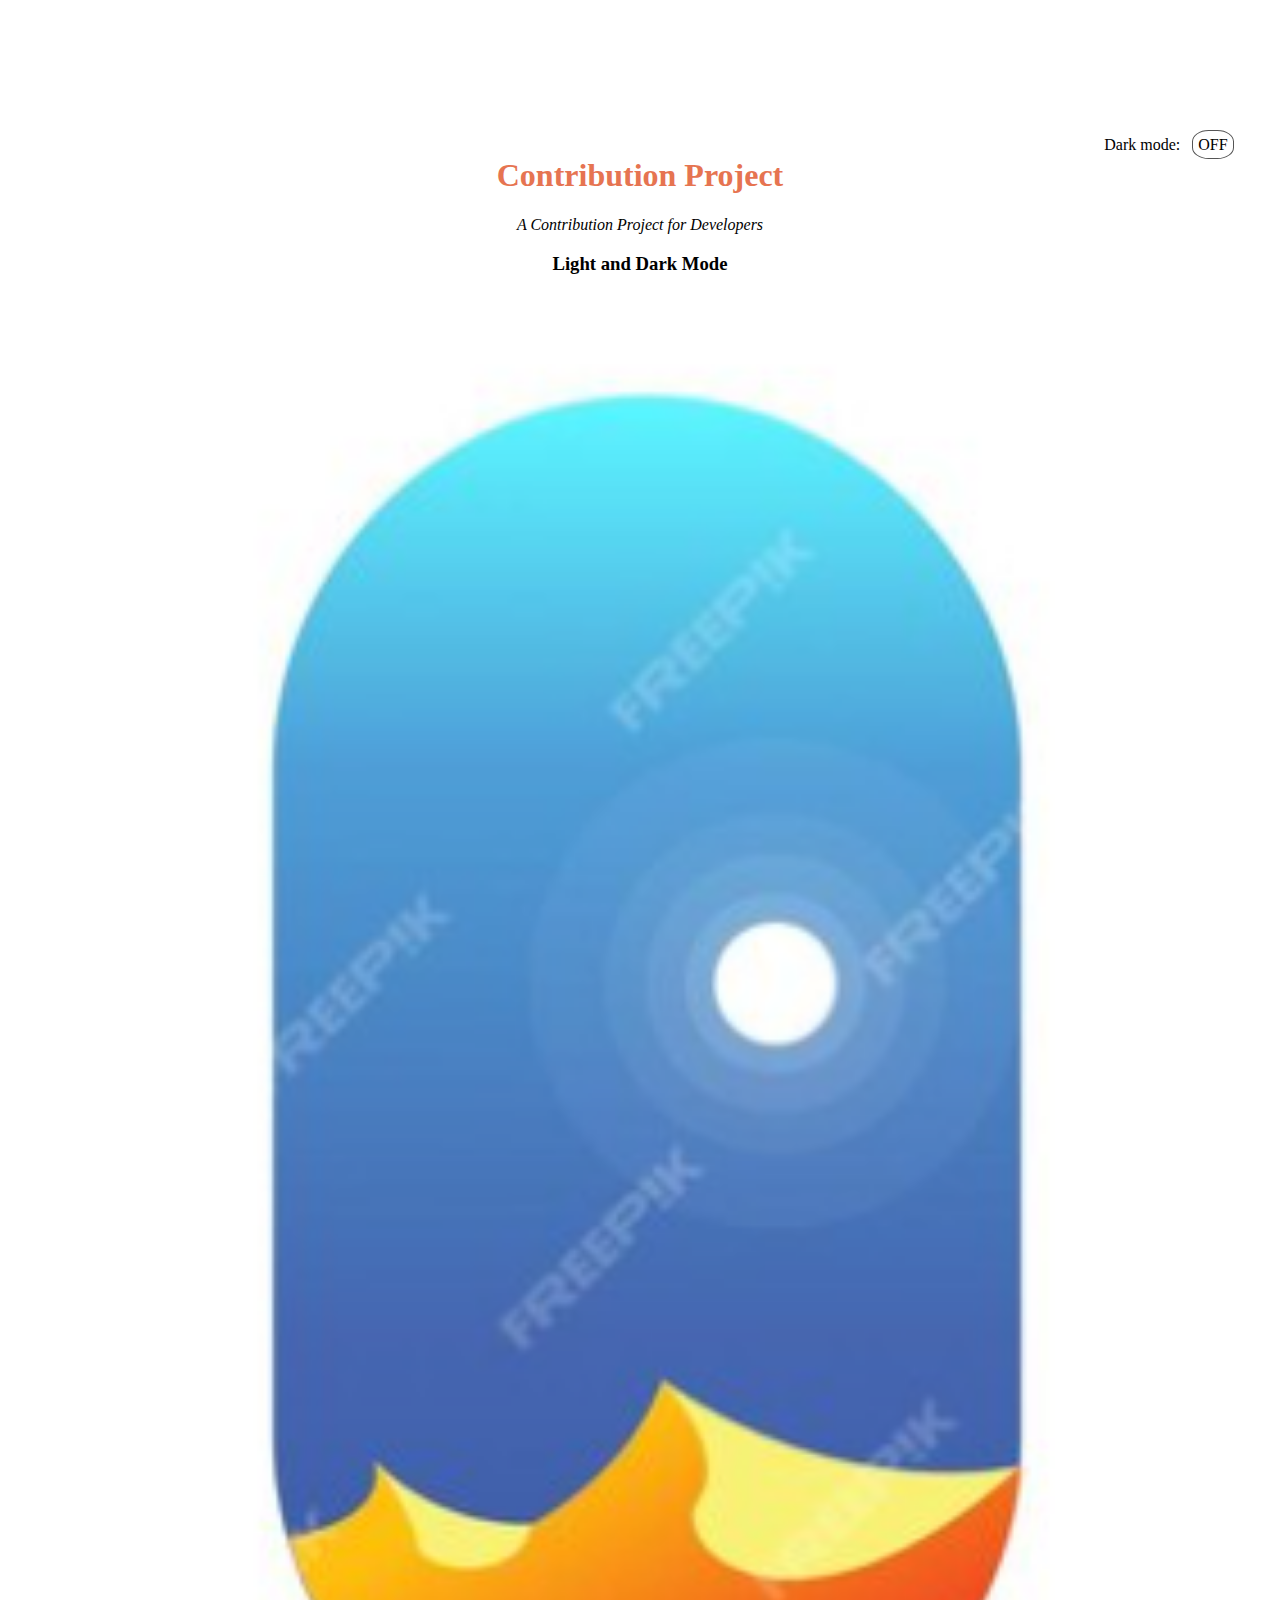
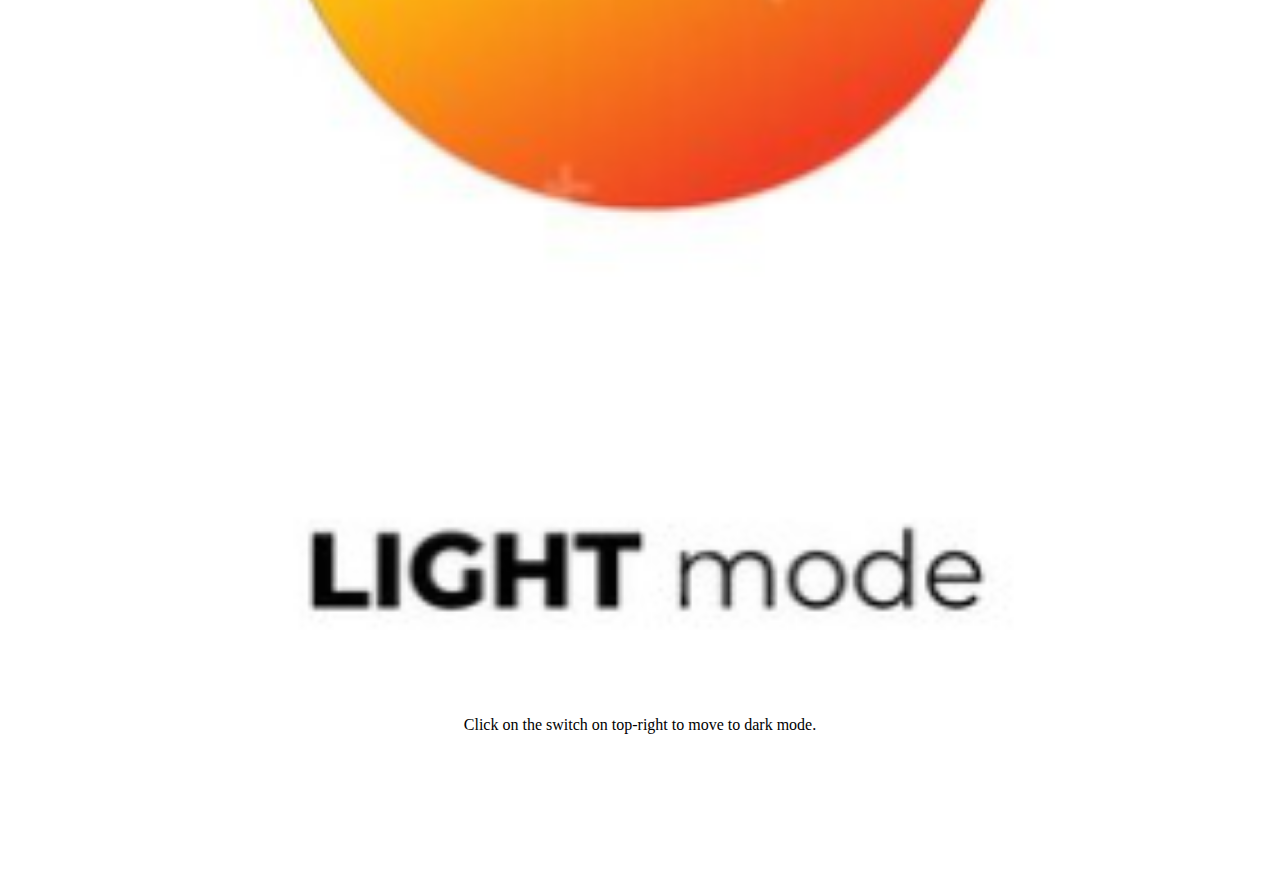
==== commit 6c9d6106: "added my dark-light theme project" ====
--- a/index.html
+++ b/index.html
@@ -1,86 +1,40 @@
-<!DOCTYPE html>
-<html lang="en">
-<head>
-    <meta charset="UTF-8">
-    <meta name="viewport" content="width=device-width, initial-scale=1.0">
-    <title>Development and Learning Journey</title>
-    <link rel="icon" type="image/png" href="favicon.png">
-    <link rel="stylesheet" href="https://cdnjs.cloudflare.com/ajax/libs/font-awesome/6.5.1/css/all.min.css"/>
-    <link rel="stylesheet" href="style.css">
-</head>
-<body>
-    <div class="theme-switch-wrapper">
-        <span id="toggle-icon">
-            <span class="toggle-text">Light Mode</span>
-            <i class="fas fa-sun"></i>
-        </span>
-        <label class="theme-switch">
-            <input type="checkbox">
-            <div class="slider round"></div>
-        </label>
-    </div>
-
-
-    <nav id="nav">
-        <a href="#home">HOME</a>
-        <a href="#about">EXPLORE</a>
-        <a href="#projects">EXPERIENCES</a>
-        <a href="#contact">CONTACT</a>    
-    </nav>
-
-    <section id="home">
-        <div class="title-group">
-            <h1>Development and Learning Journey</h1>
-            <h2>Explore my path in the world of software development!</h2>
-        </div>
-    </section>
-
-    <section id="about">
-            <h1>Journey in the World of Development</h1>
-        <div class="about-container">
-            <div class="image-container">
-                <h2>First Line of Code</h2>
-                <img src="img/undraw_proud_coder_light.svg" alt="Proud Coder" id="image1">
-            </div>
-            <div class="image-container">
-                <h2>Impactful Projects</h2>
-                <img src="img/undraw_feeling_proud_light.svg" alt="Proud Coder" id="image2">
-            </div>
-            <div class="image-container">
-                <h2>Developer Community</h2>
-                <img src="img/undraw_conceptual_idea_light.svg" alt="Proud Coder" id="image3">
-            </div>
-        </div>
-    </section>
-
-    <section id="projects">
-        <h1>Explore Recent Articles</h1>
-        <div class="buttons">
-            <button class="primary">Read Now</button>
-            <button class="secondary">Bookmark</button>
-            <button class="primary" disabled>Share</button>
-            <button class="outline">Explore All</button>
-            <button class="secondary outline">Coming Soon</button>
-            <button class="outline" disabled>Disabled</button>
-        </div>
-        <div class="text-box" id="text-box">
-            <p>>Welcome to the collection of my recent articles. Dive into topics ranging from coding tutorials to insights on the latest technologies. Join me on this learning journey, and let's explore the vast world of software development together!</p>
-        </div>
-    </section>
-
-    <section id="contact">
-        <div class="social-icons">
-            <i class="fab fa-github"></i>
-            <i class="fab fa-instagram"></i>
-            <i class="fab fa-linkedin"></i>
-            <i class="fab fa-twitter"></i>
-            <i class="fab fa-twitch"></i>
-            <i class="fab fa-facebook"></i>
-        </div>
-    </section>
-    
-
-    <!-- Script -->
-    <script src="script.js"></script>
-</body>
-</html>
+<!DOCTYPE html>
+<html lang="en">
+<head>
+	<title>Dark Mode</title> 
+	<meta charset="UTF-8">
+    <link rel="stylesheet" href="style.css">
+	<meta name="viewport" content="width=device-width, initial-scale=1.0">
+	<script src="script.js" defer></script>
+
+	<script src=
+"https://cdnjs.cloudflare.com/ajax/libs/jquery/3.4.0/jquery.min.js">
+	</script>	
+	
+</head>
+
+<body>
+	<div class="mode">
+		Dark mode:			 
+		<span class="change">OFF</span>
+	</div>
+	
+	<div>
+		<h1>Contribution Project</h1>
+		<p><i>A Contribution Project for Developers</i></p>
+
+		<h3>Light and Dark Mode</h3>
+		<div>
+			<img src="Light-Mode.png" id="lightImage" alt="Light-Mode">
+		</div>
+		<p>
+			Click on the switch on top-right
+			to move to dark mode.
+		</p>
+
+	</div>
+	
+</body>
+</html>
+
+<!-- https://www.geeksforgeeks.org/how-to-create-dark-light-mode-for-website-using-javascript-jquery/ -->
--- a/style.css
+++ b/style.css
@@ -1,261 +1,37 @@
-@import url('https://fonts.googleapis.com/css2?family=Comfortaa&family=Kaushan+Script&family=Oswald&display=swap');
-
-
-:root {
-  --primary-color: rgb(255, 92, 92);
-  --primary-variant: #ff2d2d;
-  --secondary-color: #1b9999;
-  --on-primary: rgb(250, 250, 250);
-  --on-background: rgb(66, 66, 66);
-  --on-background-alt: rgba(66, 66, 66, 0.7);
-  --background: rgb(255, 255, 255);
-  --box-shadow: 0 5px 20px 1px rgba(0, 0, 0, 0.5);
-}
-
-[data-theme="dark"] {
-  --primary-color: rgb(150, 65, 255);
-  --primary-variant: #6c63ff;
-  --secondary-color: #03dac5;
-  --on-primary: #000;
-  --on-background: rgba(255, 255, 255, 0.9);
-  --on-background-alt: rgba(255, 255, 255, 0.7);
-  --background: #121212;
-}
-
-html {
-  box-sizing: border-box;
-  scroll-behavior: smooth;
-}
-
-body {
-  margin: 0;
-  color: var(--on-background);
-  background-color: var(--background);
-  font-family: Comfortaa, sans-serif;
-  background-image: url("data:image/svg+xml,%3Csvg width='180' height='180' viewBox='0 0 180 180' xmlns='http://www.w3.org/2000/svg'%3E%3Cpath d='M81.28 88H68.413l19.298 19.298L81.28 88zm2.107 0h13.226L90 107.838 83.387 88zm15.334 0h12.866l-19.298 19.298L98.72 88zm-32.927-2.207L73.586 78h32.827l.5.5 7.294 7.293L115.414 87l-24.707 24.707-.707.707L64.586 87l1.207-1.207zm2.62.207L74 80.414 79.586 86H68.414zm16 0L90 80.414 95.586 86H84.414zm16 0L106 80.414 111.586 86h-11.172zm-8-6h11.173L98 85.586 92.414 80zM82 85.586L87.586 80H76.414L82 85.586zM17.414 0L.707 16.707 0 17.414V0h17.414zM4.28 0L0 12.838V0h4.28zm10.306 0L2.288 12.298 6.388 0h8.198zM180 17.414L162.586 0H180v17.414zM165.414 0l12.298 12.298L173.612 0h-8.198zM180 12.838L175.72 0H180v12.838zM0 163h16.413l.5.5 7.294 7.293L25.414 172l-8 8H0v-17zm0 10h6.613l-2.334 7H0v-7zm14.586 7l7-7H8.72l-2.333 7h8.2zM0 165.414L5.586 171H0v-5.586zM10.414 171L16 165.414 21.586 171H10.414zm-8-6h11.172L8 170.586 2.414 165zM180 163h-16.413l-7.794 7.793-1.207 1.207 8 8H180v-17zm-14.586 17l-7-7h12.865l2.333 7h-8.2zM180 173h-6.613l2.334 7H180v-7zm-21.586-2l5.586-5.586 5.586 5.586h-11.172zM180 165.414L174.414 171H180v-5.586zm-8 5.172l5.586-5.586h-11.172l5.586 5.586zM152.933 25.653l1.414 1.414-33.94 33.942-1.416-1.416 33.943-33.94zm1.414 127.28l-1.414 1.414-33.942-33.94 1.416-1.416 33.94 33.943zm-127.28 1.414l-1.414-1.414 33.94-33.942 1.416 1.416-33.943 33.94zm-1.414-127.28l1.414-1.414 33.942 33.94-1.416 1.416-33.94-33.943zM0 85c2.21 0 4 1.79 4 4s-1.79 4-4 4v-8zm180 0c-2.21 0-4 1.79-4 4s1.79 4 4 4v-8zM94 0c0 2.21-1.79 4-4 4s-4-1.79-4-4h8zm0 180c0-2.21-1.79-4-4-4s-4 1.79-4 4h8z' fill='%2347cad3' fill-opacity='0.3' fill-rule='evenodd'/%3E%3C/svg%3E");
-}
-
-section {
-  min-height: 100vh;
-  display: flex;
-  justify-content: center;
-  align-items: center;
-  flex-direction: column;
-}
-
-h1 {
-  font-family: Kaushan Script, sans-serif;
-  font-size: 100px;
-  margin-bottom: 0;
-}
-
-h2 {
-  color: var(--on-background-alt);
-  font-size: 32px;
-  font-weight: normal;
-}
-
-/* Navigation */
-nav {
-  z-index: 10;
-  position: fixed;
-  font-family: Oswald, sans-serif;
-  font-size: 24px;
-  letter-spacing: 3px;
-  padding: 25px;
-  width: 100vw;
-  background: rgb(255 255 255 / 50%);
-}
-
-a {
-  margin-right: 25px;
-  color: var(--primary-color);
-  text-decoration: none;
-  border-bottom: 3px solid transparent;
-  font-weight: bold;
-}
-
-a:hover,
-a:focus {
-  color: var(--on-background);
-  border-bottom: 3px solid;
-}
-
-/* Home Section */
-.title-group {
-  text-align: center;
-}
-
-/* About Section */
-.about-container {
-  display: flex;
-}
-
-.image-container {
-  border: 1px solid var(--secondary-color);
-  border-radius: 10px;
-  padding: 10px 20px;
-  margin-right: 25px;
-  width: auto;
-  background: var(--background);
-  box-shadow: var(--box-shadow);
-}
-
-img {
-  height: 300px;
-  width: 300px;
-}
-
-/* Projects Section */
-.buttons {
-  margin-top: 15px;
-  margin-bottom: 50px;
-}
-
-button {
-  min-width: 100px;
-  height: 40px;
-  cursor: pointer;
-  border-radius: 10px;
-  margin-right: 10px;
-  border: 2px solid var(--primary-color);
-  font-size: 15px;
-  outline: none;
-}
-
-button:disabled {
-  opacity: 0.4;
-  cursor: default;
-}
-
-button:hover:not(.outline) {
-  filter: brightness(110%);
-}
-
-.primary {
-  background: var(--primary-color);
-  color: var(--on-primary);
-}
-
-.secondary {
-  border: 2px solid var(--secondary-color);
-}
-
-.secondary,
-.secondary:hover,
-.outline.secondary:hover {
-  background: var(--secondary-color);
-  color: var(--on-primary);
-}
-
-.outline {
-  background: var(--background);
-  color: var(--on-background);
-}
-
-.outline:hover {
-  background: var(--primary-color);
-  color: var(--on-primary);
-}
-
-.text-box {
-  width: 40%;
-  text-align: justify;
-  background: rgb(0 0 0 / 50%);
-  color: var(--on-primary);
-  border-radius: 10px;
-  padding: 30px;
-}
-
-p {
-  margin: 0;
-  line-height: 25px;
-}
-
-/* Contact Section */
-.fab {
-  font-size: 100px;
-  margin-right: 50px;
-  cursor: pointer;
-  color: var(--primary-color);
-}
-
-.fab:hover {
-  color: var(--on-background);
-}
-
-/* Dark Mode Toggle */
-.theme-switch-wrapper {
-  display: flex;
-  align-items: center;
-  z-index: 100;
-  position: fixed;
-  right: 25px;
-  top: 30px;
-}
-
-.theme-switch-wrapper span {
-  margin-right: 10px;
-  font-size: 1rem;
-}
-
-.toggle-text {
-  position: relative;
-  top: -4px;
-  right: 5px;
-  color: var(--on-background);
-}
-
-.theme-switch {
-  display: inline-block;
-  height: 34px;
-  position: relative;
-  width: 60px;
-}
-
-.theme-switch input {
-  display: none;
-}
-
-.slider {
-  background: #ccc;
-  bottom: 0;
-  cursor: pointer;
-  left: 0;
-  position: absolute;
-  right: 0;
-  top: 0;
-  transition: 0.4s;
-}
-
-.slider::before {
-  background: #fff;
-  bottom: 4px;
-  content: "";
-  height: 26px;
-  left: 4px;
-  position: absolute;
-  transition: 0.4s;
-  width: 26px;
-}
-
-input:checked + .slider {
-  background: var(--primary-color);
-}
-
-input:checked + .slider::before {
-  transform: translateX(26px);
-}
-
-.slider.round {
-  border-radius: 34px;
-}
-
-.slider.round::before {
-  border-radius: 50%;
-}
-
-.fas {
-  font-size: 30px;
-  margin-right: 5px;
-}+body{
+        padding: 10% 3% 10% 3%;
+        text-align: center;
+    }
+
+img {
+         height: 100%;
+         width: 100%;
+         object-fit: cover;
+    }
+
+.img-toggle {
+        height: 140px;
+        width: 140px;
+    }
+
+h1 {
+         color: #E67451;
+    }
+
+.mode {
+         float: right;
+      }
+
+.change {
+            cursor: pointer;
+            border: 1px solid #555;
+            border-radius: 40%;
+            width: 20px;
+            text-align: center;
+            padding: 5px;
+            margin-left: 8px;
+        }
+.dark {
+            background-color: #222;
+            color: #e6e6e6;
+      }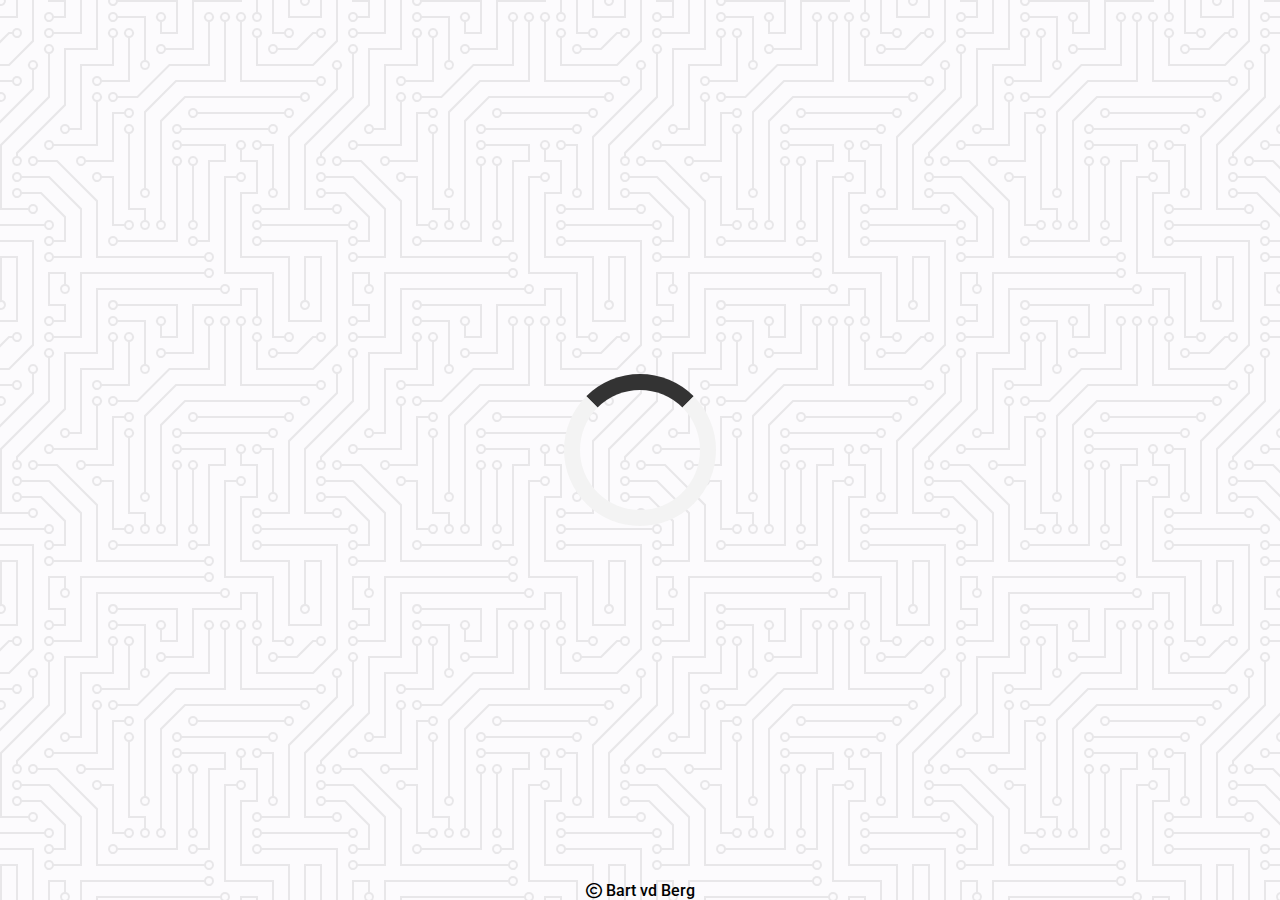
==== commit ede20887: "Add eibart" ====
--- a/index.html
+++ b/index.html
@@ -1,40 +1,37 @@
 <!DOCTYPE html>
 <html lang="en">
 <head>
-	<title>Dark Mode</title> 
-	<meta charset="UTF-8">
+    <meta charset="UTF-8">
+    <meta name="viewport" content="width=device-width, initial-scale=1.0">
+    <title>Quote Generator</title>
+    <link rel="icon" type="image/png" href="https://www.google.com/s2/favicons?domain=bartvd.berg">
+    <link rel="stylesheet" href="https://cdnjs.cloudflare.com/ajax/libs/font-awesome/6.5.1/css/all.min.css">
     <link rel="stylesheet" href="style.css">
-	<meta name="viewport" content="width=device-width, initial-scale=1.0">
-	<script src="script.js" defer></script>
-
-	<script src=
-"https://cdnjs.cloudflare.com/ajax/libs/jquery/3.4.0/jquery.min.js">
-	</script>	
-	
 </head>
-
 <body>
-	<div class="mode">
-		Dark mode:			 
-		<span class="change">OFF</span>
-	</div>
-	
-	<div>
-		<h1>Contribution Project</h1>
-		<p><i>A Contribution Project for Developers</i></p>
-
-		<h3>Light and Dark Mode</h3>
-		<div>
-			<img src="Light-Mode.png" id="lightImage" alt="Light-Mode">
-		</div>
-		<p>
-			Click on the switch on top-right
-			to move to dark mode.
-		</p>
-
-	</div>
-	
+    <div class="quote-container" id="quote-container">
+        <!-- Quote -->
+        <div class="quote-text">
+            <i class="fas fa-quote-left"></i>
+            <span id="quote"></span>
+        </div>
+        <!-- Author -->
+        <div class="quote-author">
+            <span id="author"></span>
+        </div>
+        <!-- Buttons -->
+        <div class="button-container">
+            <button class="twitter-button" id="twitter" title="Tweet This!">
+                <i class="fab fa-twitter"></i>
+            </button>
+            <button id="new-quote">New Quote</button>
+        </div>
+    </div>
+    <!-- Loader -->
+    <div class="loader" id="loader"></div>
+    <!-- Script -->
+    <script src="script.js"></script>
+    <footer>
+        <i class="fa-regular fa-copyright"></i> Bart vd Berg</footer>
 </body>
-</html>
-
-<!-- https://www.geeksforgeeks.org/how-to-create-dark-light-mode-for-website-using-javascript-jquery/ -->
+</html>--- a/style.css
+++ b/style.css
@@ -1,37 +1,115 @@
-body{
-        padding: 10% 3% 10% 3%;
-        text-align: center;
+@import url('https://fonts.googleapis.com/css2?family=Roboto:ital,wght@0,100;0,300;0,400;0,500;0,700;0,900;1,100;1,300;1,400;1,500;1,700;1,900&display=swap');
+
+html {
+    box-sizing: border-box;
+}
+
+body {
+    margin: 0;
+    /* full height of the window/screen */
+    min-height: 100vh; 
+    background-color: #fcfbfd;
+background-image: url("data:image/svg+xml,%3Csvg xmlns='http://www.w3.org/2000/svg' viewBox='0 0 304 304' width='304' height='304'%3E%3Cpath fill='%23000000' fill-opacity='0.08' d='M44.1 224a5 5 0 1 1 0 2H0v-2h44.1zm160 48a5 5 0 1 1 0 2H82v-2h122.1zm57.8-46a5 5 0 1 1 0-2H304v2h-42.1zm0 16a5 5 0 1 1 0-2H304v2h-42.1zm6.2-114a5 5 0 1 1 0 2h-86.2a5 5 0 1 1 0-2h86.2zm-256-48a5 5 0 1 1 0 2H0v-2h12.1zm185.8 34a5 5 0 1 1 0-2h86.2a5 5 0 1 1 0 2h-86.2zM258 12.1a5 5 0 1 1-2 0V0h2v12.1zm-64 208a5 5 0 1 1-2 0v-54.2a5 5 0 1 1 2 0v54.2zm48-198.2V80h62v2h-64V21.9a5 5 0 1 1 2 0zm16 16V64h46v2h-48V37.9a5 5 0 1 1 2 0zm-128 96V208h16v12.1a5 5 0 1 1-2 0V210h-16v-76.1a5 5 0 1 1 2 0zm-5.9-21.9a5 5 0 1 1 0 2H114v48H85.9a5 5 0 1 1 0-2H112v-48h12.1zm-6.2 130a5 5 0 1 1 0-2H176v-74.1a5 5 0 1 1 2 0V242h-60.1zm-16-64a5 5 0 1 1 0-2H114v48h10.1a5 5 0 1 1 0 2H112v-48h-10.1zM66 284.1a5 5 0 1 1-2 0V274H50v30h-2v-32h18v12.1zM236.1 176a5 5 0 1 1 0 2H226v94h48v32h-2v-30h-48v-98h12.1zm25.8-30a5 5 0 1 1 0-2H274v44.1a5 5 0 1 1-2 0V146h-10.1zm-64 96a5 5 0 1 1 0-2H208v-80h16v-14h-42.1a5 5 0 1 1 0-2H226v18h-16v80h-12.1zm86.2-210a5 5 0 1 1 0 2H272V0h2v32h10.1zM98 101.9V146H53.9a5 5 0 1 1 0-2H96v-42.1a5 5 0 1 1 2 0zM53.9 34a5 5 0 1 1 0-2H80V0h2v34H53.9zm60.1 3.9V66H82v64H69.9a5 5 0 1 1 0-2H80V64h32V37.9a5 5 0 1 1 2 0zM101.9 82a5 5 0 1 1 0-2H128V37.9a5 5 0 1 1 2 0V82h-28.1zm16-64a5 5 0 1 1 0-2H146v44.1a5 5 0 1 1-2 0V18h-26.1zm102.2 270a5 5 0 1 1 0 2H98v14h-2v-16h124.1zM242 149.9V160h16v34h-16v62h48v48h-2v-46h-48v-66h16v-30h-16v-12.1a5 5 0 1 1 2 0zM53.9 18a5 5 0 1 1 0-2H64V2H48V0h18v18H53.9zm112 32a5 5 0 1 1 0-2H192V0h50v2h-48v48h-28.1zm-48-48a5 5 0 0 1-9.8-2h2.07a3 3 0 1 0 5.66 0H178v34h-18V21.9a5 5 0 1 1 2 0V32h14V2h-58.1zm0 96a5 5 0 1 1 0-2H137l32-32h39V21.9a5 5 0 1 1 2 0V66h-40.17l-32 32H117.9zm28.1 90.1a5 5 0 1 1-2 0v-76.51L175.59 80H224V21.9a5 5 0 1 1 2 0V82h-49.59L146 112.41v75.69zm16 32a5 5 0 1 1-2 0v-99.51L184.59 96H300.1a5 5 0 0 1 3.9-3.9v2.07a3 3 0 0 0 0 5.66v2.07a5 5 0 0 1-3.9-3.9H185.41L162 121.41v98.69zm-144-64a5 5 0 1 1-2 0v-3.51l48-48V48h32V0h2v50H66v55.41l-48 48v2.69zM50 53.9v43.51l-48 48V208h26.1a5 5 0 1 1 0 2H0v-65.41l48-48V53.9a5 5 0 1 1 2 0zm-16 16V89.41l-34 34v-2.82l32-32V69.9a5 5 0 1 1 2 0zM12.1 32a5 5 0 1 1 0 2H9.41L0 43.41V40.6L8.59 32h3.51zm265.8 18a5 5 0 1 1 0-2h18.69l7.41-7.41v2.82L297.41 50H277.9zm-16 160a5 5 0 1 1 0-2H288v-71.41l16-16v2.82l-14 14V210h-28.1zm-208 32a5 5 0 1 1 0-2H64v-22.59L40.59 194H21.9a5 5 0 1 1 0-2H41.41L66 216.59V242H53.9zm150.2 14a5 5 0 1 1 0 2H96v-56.6L56.6 162H37.9a5 5 0 1 1 0-2h19.5L98 200.6V256h106.1zm-150.2 2a5 5 0 1 1 0-2H80v-46.59L48.59 178H21.9a5 5 0 1 1 0-2H49.41L82 208.59V258H53.9zM34 39.8v1.61L9.41 66H0v-2h8.59L32 40.59V0h2v39.8zM2 300.1a5 5 0 0 1 3.9 3.9H3.83A3 3 0 0 0 0 302.17V256h18v48h-2v-46H2v42.1zM34 241v63h-2v-62H0v-2h34v1zM17 18H0v-2h16V0h2v18h-1zm273-2h14v2h-16V0h2v16zm-32 273v15h-2v-14h-14v14h-2v-16h18v1zM0 92.1A5.02 5.02 0 0 1 6 97a5 5 0 0 1-6 4.9v-2.07a3 3 0 1 0 0-5.66V92.1zM80 272h2v32h-2v-32zm37.9 32h-2.07a3 3 0 0 0-5.66 0h-2.07a5 5 0 0 1 9.8 0zM5.9 0A5.02 5.02 0 0 1 0 5.9V3.83A3 3 0 0 0 3.83 0H5.9zm294.2 0h2.07A3 3 0 0 0 304 3.83V5.9a5 5 0 0 1-3.9-5.9zm3.9 300.1v2.07a3 3 0 0 0-1.83 1.83h-2.07a5 5 0 0 1 3.9-3.9zM97 100a3 3 0 1 0 0-6 3 3 0 0 0 0 6zm0-16a3 3 0 1 0 0-6 3 3 0 0 0 0 6zm16 16a3 3 0 1 0 0-6 3 3 0 0 0 0 6zm16 16a3 3 0 1 0 0-6 3 3 0 0 0 0 6zm0 16a3 3 0 1 0 0-6 3 3 0 0 0 0 6zm-48 32a3 3 0 1 0 0-6 3 3 0 0 0 0 6zm16 16a3 3 0 1 0 0-6 3 3 0 0 0 0 6zm32 48a3 3 0 1 0 0-6 3 3 0 0 0 0 6zm-16 16a3 3 0 1 0 0-6 3 3 0 0 0 0 6zm32-16a3 3 0 1 0 0-6 3 3 0 0 0 0 6zm0-32a3 3 0 1 0 0-6 3 3 0 0 0 0 6zm16 32a3 3 0 1 0 0-6 3 3 0 0 0 0 6zm32 16a3 3 0 1 0 0-6 3 3 0 0 0 0 6zm0-16a3 3 0 1 0 0-6 3 3 0 0 0 0 6zm-16-64a3 3 0 1 0 0-6 3 3 0 0 0 0 6zm16 0a3 3 0 1 0 0-6 3 3 0 0 0 0 6zm16 96a3 3 0 1 0 0-6 3 3 0 0 0 0 6zm0 16a3 3 0 1 0 0-6 3 3 0 0 0 0 6zm16 16a3 3 0 1 0 0-6 3 3 0 0 0 0 6zm16-144a3 3 0 1 0 0-6 3 3 0 0 0 0 6zm0 32a3 3 0 1 0 0-6 3 3 0 0 0 0 6zm16-32a3 3 0 1 0 0-6 3 3 0 0 0 0 6zm16-16a3 3 0 1 0 0-6 3 3 0 0 0 0 6zm-96 0a3 3 0 1 0 0-6 3 3 0 0 0 0 6zm0 16a3 3 0 1 0 0-6 3 3 0 0 0 0 6zm16-32a3 3 0 1 0 0-6 3 3 0 0 0 0 6zm96 0a3 3 0 1 0 0-6 3 3 0 0 0 0 6zm-16-64a3 3 0 1 0 0-6 3 3 0 0 0 0 6zm16-16a3 3 0 1 0 0-6 3 3 0 0 0 0 6zm-32 0a3 3 0 1 0 0-6 3 3 0 0 0 0 6zm0-16a3 3 0 1 0 0-6 3 3 0 0 0 0 6zm-16 0a3 3 0 1 0 0-6 3 3 0 0 0 0 6zm-16 0a3 3 0 1 0 0-6 3 3 0 0 0 0 6zm-16 0a3 3 0 1 0 0-6 3 3 0 0 0 0 6zM49 36a3 3 0 1 0 0-6 3 3 0 0 0 0 6zm-32 0a3 3 0 1 0 0-6 3 3 0 0 0 0 6zm32 16a3 3 0 1 0 0-6 3 3 0 0 0 0 6zM33 68a3 3 0 1 0 0-6 3 3 0 0 0 0 6zm16-48a3 3 0 1 0 0-6 3 3 0 0 0 0 6zm0 240a3 3 0 1 0 0-6 3 3 0 0 0 0 6zm16 32a3 3 0 1 0 0-6 3 3 0 0 0 0 6zm-16-64a3 3 0 1 0 0-6 3 3 0 0 0 0 6zm0 16a3 3 0 1 0 0-6 3 3 0 0 0 0 6zm-16-32a3 3 0 1 0 0-6 3 3 0 0 0 0 6zm80-176a3 3 0 1 0 0-6 3 3 0 0 0 0 6zm16 0a3 3 0 1 0 0-6 3 3 0 0 0 0 6zm-16-16a3 3 0 1 0 0-6 3 3 0 0 0 0 6zm32 48a3 3 0 1 0 0-6 3 3 0 0 0 0 6zm16-16a3 3 0 1 0 0-6 3 3 0 0 0 0 6zm0-32a3 3 0 1 0 0-6 3 3 0 0 0 0 6zm112 176a3 3 0 1 0 0-6 3 3 0 0 0 0 6zm-16 16a3 3 0 1 0 0-6 3 3 0 0 0 0 6zm0 16a3 3 0 1 0 0-6 3 3 0 0 0 0 6zm0 16a3 3 0 1 0 0-6 3 3 0 0 0 0 6zM17 180a3 3 0 1 0 0-6 3 3 0 0 0 0 6zm0 16a3 3 0 1 0 0-6 3 3 0 0 0 0 6zm0-32a3 3 0 1 0 0-6 3 3 0 0 0 0 6zm16 0a3 3 0 1 0 0-6 3 3 0 0 0 0 6zM17 84a3 3 0 1 0 0-6 3 3 0 0 0 0 6zm32 64a3 3 0 1 0 0-6 3 3 0 0 0 0 6zm16-16a3 3 0 1 0 0-6 3 3 0 0 0 0 6z'%3E%3C/path%3E%3C/svg%3E");
+color: #000;
+font-family: "Roboto", sans-serif;
+font-weight: 500;
+text-align: center;
+display: flex;
+align-items: center;
+justify-content: center;
+}
+
+.quote-container {
+    width: auto;
+    max-width: 900px;
+    padding:20px 30px;
+    border-radius: 10px;
+    background-color: rgba(255, 255, 255, 0.4);
+    box-shadow: 0 10px 10px 10px rgba(0, 0, 0, 0.2);
+}
+
+.quote-text {
+    font-size: 2.75rem; 
+}
+
+.long-quote {
+    font-size: 2rem;
+}
+
+.fa-quote-left {
+    font-size: 4rem;
+}
+
+.quote-author {
+    margin-top: 15px;
+    font-size: 2rem;
+    font-weight: 400;
+    font-style: italic;
+}
+
+.button-container {
+    margin-top: 15px;
+    display: flex;
+    justify-content: space-between;
+}
+
+button {
+    cursor: pointer;
+    font-size: 1.2rem;
+    height: 2.5rem;
+    border: 0;
+    border-radius: 10px;
+    color: #fff;
+    background: #333;
+    outline: none;
+    padding: 0.5rem 1.8rem;
+    box-shadow: 0 0.3rem rgb(121, 121, 121, 0.65);
+}
+
+button:hover {
+    filter: brightness(110%);
+}
+
+button:active {
+    transform: translate(0,0.3rem);
+    box-shadow: 0 0.1rem rgba(255, 255, 255, 0.65);
+}
+
+.twitter-button:hover {
+color: #38a1f3
+};
+
+.fa-twitter {
+    font-size: 1.5rem;
+}
+
+footer {
+position: absolute;
+bottom: 0;
+text-align: center;
+
+}
+/* Loader */
+.loader {
+    border: 16px solid #f3f3f3;
+    border-top: 16px solid #333;
+    border-radius: 50%;
+    width: 120px;
+    height: 120px;
+    animation: spin 2s linear infinite;
+}
+
+@keyframes spin {
+    0% { transform: rotate(0deg);}
+    100% { transform: rotate(360deg);}
+}
+
+/* Media Query: Tablet or Smaller */
+@media screen and (max-width: 1000px) {
+    .quote-container {
+        margin: auto 10px;
     }
-
-img {
-         height: 100%;
-         width: 100%;
-         object-fit: cover;
+    .quote-text {
+        font-size: 2.5rem;
     }
-
-.img-toggle {
-        height: 140px;
-        width: 140px;
-    }
-
-h1 {
-         color: #E67451;
-    }
-
-.mode {
-         float: right;
-      }
-
-.change {
-            cursor: pointer;
-            border: 1px solid #555;
-            border-radius: 40%;
-            width: 20px;
-            text-align: center;
-            padding: 5px;
-            margin-left: 8px;
-        }
-.dark {
-            background-color: #222;
-            color: #e6e6e6;
-      }+}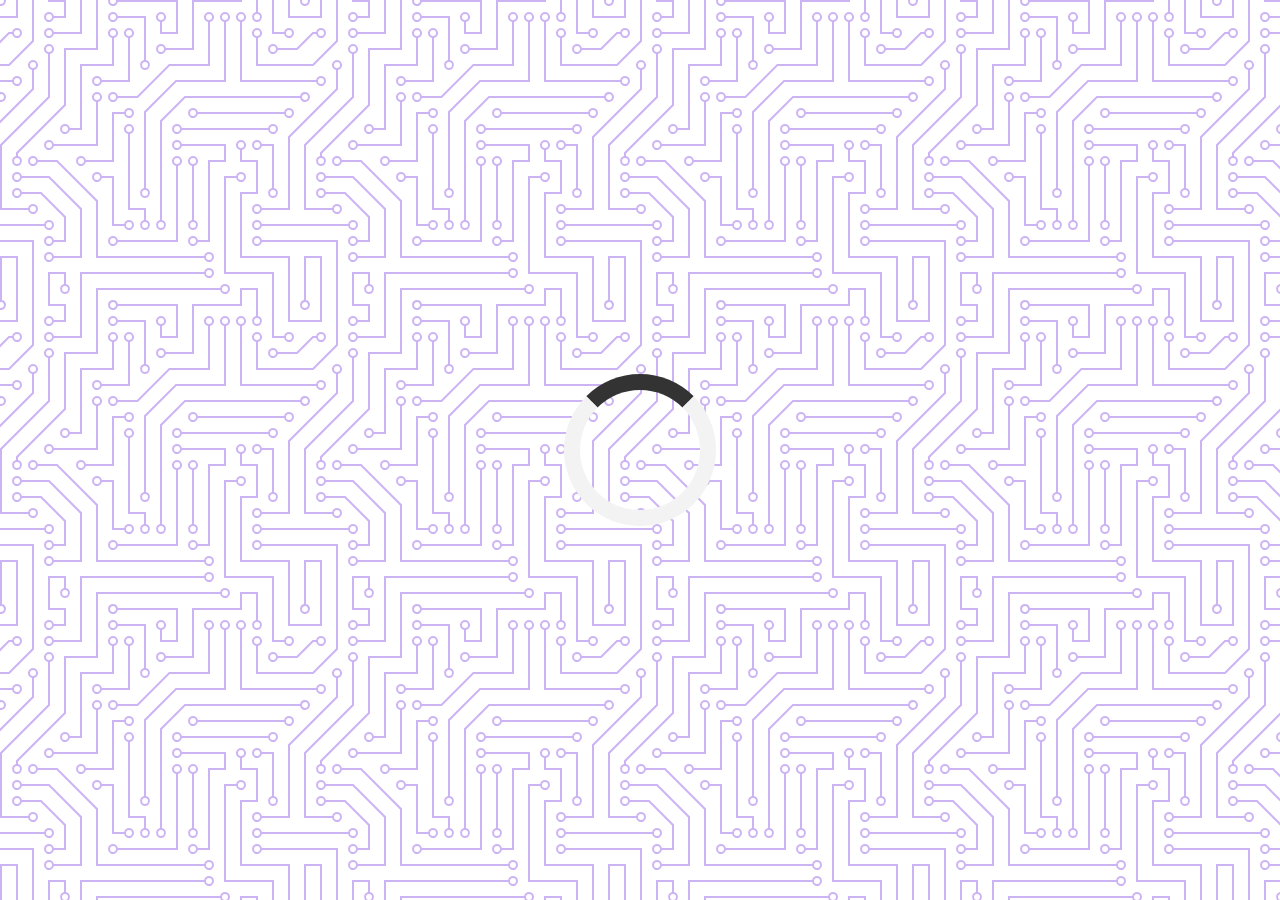
==== commit da782348: "Add maldini19" ====
--- a/index.html
+++ b/index.html
@@ -1,37 +1,43 @@
 <!DOCTYPE html>
 <html lang="en">
-<head>
-    <meta charset="UTF-8">
-    <meta name="viewport" content="width=device-width, initial-scale=1.0">
+  <head>
+    <meta charset="UTF-8" />
+    <meta name="viewport" content="width=device-width, initial-scale=1.0" />
     <title>Quote Generator</title>
-    <link rel="icon" type="image/png" href="https://www.google.com/s2/favicons?domain=bartvd.berg">
-    <link rel="stylesheet" href="https://cdnjs.cloudflare.com/ajax/libs/font-awesome/6.5.1/css/all.min.css">
-    <link rel="stylesheet" href="style.css">
-</head>
-<body>
+    <link
+      rel="icon"
+      type="image/png"
+      href="https://www.google.com/s2/favicons?domain=jacinto.design"
+    />
+    <link
+      rel="stylesheet"
+      href="https://cdnjs.cloudflare.com/ajax/libs/font-awesome/6.5.2/css/all.min.css"
+    />
+    <link rel="stylesheet" href="style.css" />
+  </head>
+  <body>
     <div class="quote-container" id="quote-container">
-        <!-- Quote -->
-        <div class="quote-text">
-            <i class="fas fa-quote-left"></i>
-            <span id="quote"></span>
-        </div>
-        <!-- Author -->
-        <div class="quote-author">
-            <span id="author"></span>
-        </div>
-        <!-- Buttons -->
-        <div class="button-container">
-            <button class="twitter-button" id="twitter" title="Tweet This!">
-                <i class="fab fa-twitter"></i>
-            </button>
-            <button id="new-quote">New Quote</button>
-        </div>
+      <!-- Quote -->
+      <div class="quote-text">
+        <i class="fas fa-quote-left"></i>
+        <span id="quote"></span>
+      </div>
+      <!-- Author -->
+      <div class="quote-author">
+        <span id="author"></span>
+      </div>
+      <!-- Buttons -->
+      <div class="button-container">
+        <button class="twitter-button" id="twitter" title="Tweet This!">
+          <i class="fab fa-twitter"></i>
+        </button>
+        <button class="new-quote" id="new-quote">New Quote</button>
+      </div>
     </div>
     <!-- Loader -->
     <div class="loader" id="loader"></div>
     <!-- Script -->
     <script src="script.js"></script>
-    <footer>
-        <i class="fa-regular fa-copyright"></i> Bart vd Berg</footer>
-</body>
-</html>+    <script src="quotes.js"></script>
+  </body>
+</html>
--- a/style.css
+++ b/style.css
@@ -1,35 +1,34 @@
-@import url('https://fonts.googleapis.com/css2?family=Roboto:ital,wght@0,100;0,300;0,400;0,500;0,700;0,900;1,100;1,300;1,400;1,500;1,700;1,900&display=swap');
+@import url("https://fonts.googleapis.com/css2?family=Montserrat:ital,wght@0,100..900;1,100..900&display=swap");
 
 html {
-    box-sizing: border-box;
+    box-sizing: boreder-box;
 }
 
 body {
     margin: 0;
-    /* full height of the window/screen */
-    min-height: 100vh; 
-    background-color: #fcfbfd;
-background-image: url("data:image/svg+xml,%3Csvg xmlns='http://www.w3.org/2000/svg' viewBox='0 0 304 304' width='304' height='304'%3E%3Cpath fill='%23000000' fill-opacity='0.08' d='M44.1 224a5 5 0 1 1 0 2H0v-2h44.1zm160 48a5 5 0 1 1 0 2H82v-2h122.1zm57.8-46a5 5 0 1 1 0-2H304v2h-42.1zm0 16a5 5 0 1 1 0-2H304v2h-42.1zm6.2-114a5 5 0 1 1 0 2h-86.2a5 5 0 1 1 0-2h86.2zm-256-48a5 5 0 1 1 0 2H0v-2h12.1zm185.8 34a5 5 0 1 1 0-2h86.2a5 5 0 1 1 0 2h-86.2zM258 12.1a5 5 0 1 1-2 0V0h2v12.1zm-64 208a5 5 0 1 1-2 0v-54.2a5 5 0 1 1 2 0v54.2zm48-198.2V80h62v2h-64V21.9a5 5 0 1 1 2 0zm16 16V64h46v2h-48V37.9a5 5 0 1 1 2 0zm-128 96V208h16v12.1a5 5 0 1 1-2 0V210h-16v-76.1a5 5 0 1 1 2 0zm-5.9-21.9a5 5 0 1 1 0 2H114v48H85.9a5 5 0 1 1 0-2H112v-48h12.1zm-6.2 130a5 5 0 1 1 0-2H176v-74.1a5 5 0 1 1 2 0V242h-60.1zm-16-64a5 5 0 1 1 0-2H114v48h10.1a5 5 0 1 1 0 2H112v-48h-10.1zM66 284.1a5 5 0 1 1-2 0V274H50v30h-2v-32h18v12.1zM236.1 176a5 5 0 1 1 0 2H226v94h48v32h-2v-30h-48v-98h12.1zm25.8-30a5 5 0 1 1 0-2H274v44.1a5 5 0 1 1-2 0V146h-10.1zm-64 96a5 5 0 1 1 0-2H208v-80h16v-14h-42.1a5 5 0 1 1 0-2H226v18h-16v80h-12.1zm86.2-210a5 5 0 1 1 0 2H272V0h2v32h10.1zM98 101.9V146H53.9a5 5 0 1 1 0-2H96v-42.1a5 5 0 1 1 2 0zM53.9 34a5 5 0 1 1 0-2H80V0h2v34H53.9zm60.1 3.9V66H82v64H69.9a5 5 0 1 1 0-2H80V64h32V37.9a5 5 0 1 1 2 0zM101.9 82a5 5 0 1 1 0-2H128V37.9a5 5 0 1 1 2 0V82h-28.1zm16-64a5 5 0 1 1 0-2H146v44.1a5 5 0 1 1-2 0V18h-26.1zm102.2 270a5 5 0 1 1 0 2H98v14h-2v-16h124.1zM242 149.9V160h16v34h-16v62h48v48h-2v-46h-48v-66h16v-30h-16v-12.1a5 5 0 1 1 2 0zM53.9 18a5 5 0 1 1 0-2H64V2H48V0h18v18H53.9zm112 32a5 5 0 1 1 0-2H192V0h50v2h-48v48h-28.1zm-48-48a5 5 0 0 1-9.8-2h2.07a3 3 0 1 0 5.66 0H178v34h-18V21.9a5 5 0 1 1 2 0V32h14V2h-58.1zm0 96a5 5 0 1 1 0-2H137l32-32h39V21.9a5 5 0 1 1 2 0V66h-40.17l-32 32H117.9zm28.1 90.1a5 5 0 1 1-2 0v-76.51L175.59 80H224V21.9a5 5 0 1 1 2 0V82h-49.59L146 112.41v75.69zm16 32a5 5 0 1 1-2 0v-99.51L184.59 96H300.1a5 5 0 0 1 3.9-3.9v2.07a3 3 0 0 0 0 5.66v2.07a5 5 0 0 1-3.9-3.9H185.41L162 121.41v98.69zm-144-64a5 5 0 1 1-2 0v-3.51l48-48V48h32V0h2v50H66v55.41l-48 48v2.69zM50 53.9v43.51l-48 48V208h26.1a5 5 0 1 1 0 2H0v-65.41l48-48V53.9a5 5 0 1 1 2 0zm-16 16V89.41l-34 34v-2.82l32-32V69.9a5 5 0 1 1 2 0zM12.1 32a5 5 0 1 1 0 2H9.41L0 43.41V40.6L8.59 32h3.51zm265.8 18a5 5 0 1 1 0-2h18.69l7.41-7.41v2.82L297.41 50H277.9zm-16 160a5 5 0 1 1 0-2H288v-71.41l16-16v2.82l-14 14V210h-28.1zm-208 32a5 5 0 1 1 0-2H64v-22.59L40.59 194H21.9a5 5 0 1 1 0-2H41.41L66 216.59V242H53.9zm150.2 14a5 5 0 1 1 0 2H96v-56.6L56.6 162H37.9a5 5 0 1 1 0-2h19.5L98 200.6V256h106.1zm-150.2 2a5 5 0 1 1 0-2H80v-46.59L48.59 178H21.9a5 5 0 1 1 0-2H49.41L82 208.59V258H53.9zM34 39.8v1.61L9.41 66H0v-2h8.59L32 40.59V0h2v39.8zM2 300.1a5 5 0 0 1 3.9 3.9H3.83A3 3 0 0 0 0 302.17V256h18v48h-2v-46H2v42.1zM34 241v63h-2v-62H0v-2h34v1zM17 18H0v-2h16V0h2v18h-1zm273-2h14v2h-16V0h2v16zm-32 273v15h-2v-14h-14v14h-2v-16h18v1zM0 92.1A5.02 5.02 0 0 1 6 97a5 5 0 0 1-6 4.9v-2.07a3 3 0 1 0 0-5.66V92.1zM80 272h2v32h-2v-32zm37.9 32h-2.07a3 3 0 0 0-5.66 0h-2.07a5 5 0 0 1 9.8 0zM5.9 0A5.02 5.02 0 0 1 0 5.9V3.83A3 3 0 0 0 3.83 0H5.9zm294.2 0h2.07A3 3 0 0 0 304 3.83V5.9a5 5 0 0 1-3.9-5.9zm3.9 300.1v2.07a3 3 0 0 0-1.83 1.83h-2.07a5 5 0 0 1 3.9-3.9zM97 100a3 3 0 1 0 0-6 3 3 0 0 0 0 6zm0-16a3 3 0 1 0 0-6 3 3 0 0 0 0 6zm16 16a3 3 0 1 0 0-6 3 3 0 0 0 0 6zm16 16a3 3 0 1 0 0-6 3 3 0 0 0 0 6zm0 16a3 3 0 1 0 0-6 3 3 0 0 0 0 6zm-48 32a3 3 0 1 0 0-6 3 3 0 0 0 0 6zm16 16a3 3 0 1 0 0-6 3 3 0 0 0 0 6zm32 48a3 3 0 1 0 0-6 3 3 0 0 0 0 6zm-16 16a3 3 0 1 0 0-6 3 3 0 0 0 0 6zm32-16a3 3 0 1 0 0-6 3 3 0 0 0 0 6zm0-32a3 3 0 1 0 0-6 3 3 0 0 0 0 6zm16 32a3 3 0 1 0 0-6 3 3 0 0 0 0 6zm32 16a3 3 0 1 0 0-6 3 3 0 0 0 0 6zm0-16a3 3 0 1 0 0-6 3 3 0 0 0 0 6zm-16-64a3 3 0 1 0 0-6 3 3 0 0 0 0 6zm16 0a3 3 0 1 0 0-6 3 3 0 0 0 0 6zm16 96a3 3 0 1 0 0-6 3 3 0 0 0 0 6zm0 16a3 3 0 1 0 0-6 3 3 0 0 0 0 6zm16 16a3 3 0 1 0 0-6 3 3 0 0 0 0 6zm16-144a3 3 0 1 0 0-6 3 3 0 0 0 0 6zm0 32a3 3 0 1 0 0-6 3 3 0 0 0 0 6zm16-32a3 3 0 1 0 0-6 3 3 0 0 0 0 6zm16-16a3 3 0 1 0 0-6 3 3 0 0 0 0 6zm-96 0a3 3 0 1 0 0-6 3 3 0 0 0 0 6zm0 16a3 3 0 1 0 0-6 3 3 0 0 0 0 6zm16-32a3 3 0 1 0 0-6 3 3 0 0 0 0 6zm96 0a3 3 0 1 0 0-6 3 3 0 0 0 0 6zm-16-64a3 3 0 1 0 0-6 3 3 0 0 0 0 6zm16-16a3 3 0 1 0 0-6 3 3 0 0 0 0 6zm-32 0a3 3 0 1 0 0-6 3 3 0 0 0 0 6zm0-16a3 3 0 1 0 0-6 3 3 0 0 0 0 6zm-16 0a3 3 0 1 0 0-6 3 3 0 0 0 0 6zm-16 0a3 3 0 1 0 0-6 3 3 0 0 0 0 6zm-16 0a3 3 0 1 0 0-6 3 3 0 0 0 0 6zM49 36a3 3 0 1 0 0-6 3 3 0 0 0 0 6zm-32 0a3 3 0 1 0 0-6 3 3 0 0 0 0 6zm32 16a3 3 0 1 0 0-6 3 3 0 0 0 0 6zM33 68a3 3 0 1 0 0-6 3 3 0 0 0 0 6zm16-48a3 3 0 1 0 0-6 3 3 0 0 0 0 6zm0 240a3 3 0 1 0 0-6 3 3 0 0 0 0 6zm16 32a3 3 0 1 0 0-6 3 3 0 0 0 0 6zm-16-64a3 3 0 1 0 0-6 3 3 0 0 0 0 6zm0 16a3 3 0 1 0 0-6 3 3 0 0 0 0 6zm-16-32a3 3 0 1 0 0-6 3 3 0 0 0 0 6zm80-176a3 3 0 1 0 0-6 3 3 0 0 0 0 6zm16 0a3 3 0 1 0 0-6 3 3 0 0 0 0 6zm-16-16a3 3 0 1 0 0-6 3 3 0 0 0 0 6zm32 48a3 3 0 1 0 0-6 3 3 0 0 0 0 6zm16-16a3 3 0 1 0 0-6 3 3 0 0 0 0 6zm0-32a3 3 0 1 0 0-6 3 3 0 0 0 0 6zm112 176a3 3 0 1 0 0-6 3 3 0 0 0 0 6zm-16 16a3 3 0 1 0 0-6 3 3 0 0 0 0 6zm0 16a3 3 0 1 0 0-6 3 3 0 0 0 0 6zm0 16a3 3 0 1 0 0-6 3 3 0 0 0 0 6zM17 180a3 3 0 1 0 0-6 3 3 0 0 0 0 6zm0 16a3 3 0 1 0 0-6 3 3 0 0 0 0 6zm0-32a3 3 0 1 0 0-6 3 3 0 0 0 0 6zm16 0a3 3 0 1 0 0-6 3 3 0 0 0 0 6zM17 84a3 3 0 1 0 0-6 3 3 0 0 0 0 6zm32 64a3 3 0 1 0 0-6 3 3 0 0 0 0 6zm16-16a3 3 0 1 0 0-6 3 3 0 0 0 0 6z'%3E%3C/path%3E%3C/svg%3E");
-color: #000;
-font-family: "Roboto", sans-serif;
-font-weight: 500;
-text-align: center;
-display: flex;
-align-items: center;
-justify-content: center;
+    min-height: 100vh;
+    background-color: #ffffff;
+    background-image: url("data:image/svg+xml,%3Csvg xmlns='http://www.w3.org/2000/svg' viewBox='0 0 304 304' width='304' height='304'%3E%3Cpath fill='%237f42e2' fill-opacity='0.4' d='M44.1 224a5 5 0 1 1 0 2H0v-2h44.1zm160 48a5 5 0 1 1 0 2H82v-2h122.1zm57.8-46a5 5 0 1 1 0-2H304v2h-42.1zm0 16a5 5 0 1 1 0-2H304v2h-42.1zm6.2-114a5 5 0 1 1 0 2h-86.2a5 5 0 1 1 0-2h86.2zm-256-48a5 5 0 1 1 0 2H0v-2h12.1zm185.8 34a5 5 0 1 1 0-2h86.2a5 5 0 1 1 0 2h-86.2zM258 12.1a5 5 0 1 1-2 0V0h2v12.1zm-64 208a5 5 0 1 1-2 0v-54.2a5 5 0 1 1 2 0v54.2zm48-198.2V80h62v2h-64V21.9a5 5 0 1 1 2 0zm16 16V64h46v2h-48V37.9a5 5 0 1 1 2 0zm-128 96V208h16v12.1a5 5 0 1 1-2 0V210h-16v-76.1a5 5 0 1 1 2 0zm-5.9-21.9a5 5 0 1 1 0 2H114v48H85.9a5 5 0 1 1 0-2H112v-48h12.1zm-6.2 130a5 5 0 1 1 0-2H176v-74.1a5 5 0 1 1 2 0V242h-60.1zm-16-64a5 5 0 1 1 0-2H114v48h10.1a5 5 0 1 1 0 2H112v-48h-10.1zM66 284.1a5 5 0 1 1-2 0V274H50v30h-2v-32h18v12.1zM236.1 176a5 5 0 1 1 0 2H226v94h48v32h-2v-30h-48v-98h12.1zm25.8-30a5 5 0 1 1 0-2H274v44.1a5 5 0 1 1-2 0V146h-10.1zm-64 96a5 5 0 1 1 0-2H208v-80h16v-14h-42.1a5 5 0 1 1 0-2H226v18h-16v80h-12.1zm86.2-210a5 5 0 1 1 0 2H272V0h2v32h10.1zM98 101.9V146H53.9a5 5 0 1 1 0-2H96v-42.1a5 5 0 1 1 2 0zM53.9 34a5 5 0 1 1 0-2H80V0h2v34H53.9zm60.1 3.9V66H82v64H69.9a5 5 0 1 1 0-2H80V64h32V37.9a5 5 0 1 1 2 0zM101.9 82a5 5 0 1 1 0-2H128V37.9a5 5 0 1 1 2 0V82h-28.1zm16-64a5 5 0 1 1 0-2H146v44.1a5 5 0 1 1-2 0V18h-26.1zm102.2 270a5 5 0 1 1 0 2H98v14h-2v-16h124.1zM242 149.9V160h16v34h-16v62h48v48h-2v-46h-48v-66h16v-30h-16v-12.1a5 5 0 1 1 2 0zM53.9 18a5 5 0 1 1 0-2H64V2H48V0h18v18H53.9zm112 32a5 5 0 1 1 0-2H192V0h50v2h-48v48h-28.1zm-48-48a5 5 0 0 1-9.8-2h2.07a3 3 0 1 0 5.66 0H178v34h-18V21.9a5 5 0 1 1 2 0V32h14V2h-58.1zm0 96a5 5 0 1 1 0-2H137l32-32h39V21.9a5 5 0 1 1 2 0V66h-40.17l-32 32H117.9zm28.1 90.1a5 5 0 1 1-2 0v-76.51L175.59 80H224V21.9a5 5 0 1 1 2 0V82h-49.59L146 112.41v75.69zm16 32a5 5 0 1 1-2 0v-99.51L184.59 96H300.1a5 5 0 0 1 3.9-3.9v2.07a3 3 0 0 0 0 5.66v2.07a5 5 0 0 1-3.9-3.9H185.41L162 121.41v98.69zm-144-64a5 5 0 1 1-2 0v-3.51l48-48V48h32V0h2v50H66v55.41l-48 48v2.69zM50 53.9v43.51l-48 48V208h26.1a5 5 0 1 1 0 2H0v-65.41l48-48V53.9a5 5 0 1 1 2 0zm-16 16V89.41l-34 34v-2.82l32-32V69.9a5 5 0 1 1 2 0zM12.1 32a5 5 0 1 1 0 2H9.41L0 43.41V40.6L8.59 32h3.51zm265.8 18a5 5 0 1 1 0-2h18.69l7.41-7.41v2.82L297.41 50H277.9zm-16 160a5 5 0 1 1 0-2H288v-71.41l16-16v2.82l-14 14V210h-28.1zm-208 32a5 5 0 1 1 0-2H64v-22.59L40.59 194H21.9a5 5 0 1 1 0-2H41.41L66 216.59V242H53.9zm150.2 14a5 5 0 1 1 0 2H96v-56.6L56.6 162H37.9a5 5 0 1 1 0-2h19.5L98 200.6V256h106.1zm-150.2 2a5 5 0 1 1 0-2H80v-46.59L48.59 178H21.9a5 5 0 1 1 0-2H49.41L82 208.59V258H53.9zM34 39.8v1.61L9.41 66H0v-2h8.59L32 40.59V0h2v39.8zM2 300.1a5 5 0 0 1 3.9 3.9H3.83A3 3 0 0 0 0 302.17V256h18v48h-2v-46H2v42.1zM34 241v63h-2v-62H0v-2h34v1zM17 18H0v-2h16V0h2v18h-1zm273-2h14v2h-16V0h2v16zm-32 273v15h-2v-14h-14v14h-2v-16h18v1zM0 92.1A5.02 5.02 0 0 1 6 97a5 5 0 0 1-6 4.9v-2.07a3 3 0 1 0 0-5.66V92.1zM80 272h2v32h-2v-32zm37.9 32h-2.07a3 3 0 0 0-5.66 0h-2.07a5 5 0 0 1 9.8 0zM5.9 0A5.02 5.02 0 0 1 0 5.9V3.83A3 3 0 0 0 3.83 0H5.9zm294.2 0h2.07A3 3 0 0 0 304 3.83V5.9a5 5 0 0 1-3.9-5.9zm3.9 300.1v2.07a3 3 0 0 0-1.83 1.83h-2.07a5 5 0 0 1 3.9-3.9zM97 100a3 3 0 1 0 0-6 3 3 0 0 0 0 6zm0-16a3 3 0 1 0 0-6 3 3 0 0 0 0 6zm16 16a3 3 0 1 0 0-6 3 3 0 0 0 0 6zm16 16a3 3 0 1 0 0-6 3 3 0 0 0 0 6zm0 16a3 3 0 1 0 0-6 3 3 0 0 0 0 6zm-48 32a3 3 0 1 0 0-6 3 3 0 0 0 0 6zm16 16a3 3 0 1 0 0-6 3 3 0 0 0 0 6zm32 48a3 3 0 1 0 0-6 3 3 0 0 0 0 6zm-16 16a3 3 0 1 0 0-6 3 3 0 0 0 0 6zm32-16a3 3 0 1 0 0-6 3 3 0 0 0 0 6zm0-32a3 3 0 1 0 0-6 3 3 0 0 0 0 6zm16 32a3 3 0 1 0 0-6 3 3 0 0 0 0 6zm32 16a3 3 0 1 0 0-6 3 3 0 0 0 0 6zm0-16a3 3 0 1 0 0-6 3 3 0 0 0 0 6zm-16-64a3 3 0 1 0 0-6 3 3 0 0 0 0 6zm16 0a3 3 0 1 0 0-6 3 3 0 0 0 0 6zm16 96a3 3 0 1 0 0-6 3 3 0 0 0 0 6zm0 16a3 3 0 1 0 0-6 3 3 0 0 0 0 6zm16 16a3 3 0 1 0 0-6 3 3 0 0 0 0 6zm16-144a3 3 0 1 0 0-6 3 3 0 0 0 0 6zm0 32a3 3 0 1 0 0-6 3 3 0 0 0 0 6zm16-32a3 3 0 1 0 0-6 3 3 0 0 0 0 6zm16-16a3 3 0 1 0 0-6 3 3 0 0 0 0 6zm-96 0a3 3 0 1 0 0-6 3 3 0 0 0 0 6zm0 16a3 3 0 1 0 0-6 3 3 0 0 0 0 6zm16-32a3 3 0 1 0 0-6 3 3 0 0 0 0 6zm96 0a3 3 0 1 0 0-6 3 3 0 0 0 0 6zm-16-64a3 3 0 1 0 0-6 3 3 0 0 0 0 6zm16-16a3 3 0 1 0 0-6 3 3 0 0 0 0 6zm-32 0a3 3 0 1 0 0-6 3 3 0 0 0 0 6zm0-16a3 3 0 1 0 0-6 3 3 0 0 0 0 6zm-16 0a3 3 0 1 0 0-6 3 3 0 0 0 0 6zm-16 0a3 3 0 1 0 0-6 3 3 0 0 0 0 6zm-16 0a3 3 0 1 0 0-6 3 3 0 0 0 0 6zM49 36a3 3 0 1 0 0-6 3 3 0 0 0 0 6zm-32 0a3 3 0 1 0 0-6 3 3 0 0 0 0 6zm32 16a3 3 0 1 0 0-6 3 3 0 0 0 0 6zM33 68a3 3 0 1 0 0-6 3 3 0 0 0 0 6zm16-48a3 3 0 1 0 0-6 3 3 0 0 0 0 6zm0 240a3 3 0 1 0 0-6 3 3 0 0 0 0 6zm16 32a3 3 0 1 0 0-6 3 3 0 0 0 0 6zm-16-64a3 3 0 1 0 0-6 3 3 0 0 0 0 6zm0 16a3 3 0 1 0 0-6 3 3 0 0 0 0 6zm-16-32a3 3 0 1 0 0-6 3 3 0 0 0 0 6zm80-176a3 3 0 1 0 0-6 3 3 0 0 0 0 6zm16 0a3 3 0 1 0 0-6 3 3 0 0 0 0 6zm-16-16a3 3 0 1 0 0-6 3 3 0 0 0 0 6zm32 48a3 3 0 1 0 0-6 3 3 0 0 0 0 6zm16-16a3 3 0 1 0 0-6 3 3 0 0 0 0 6zm0-32a3 3 0 1 0 0-6 3 3 0 0 0 0 6zm112 176a3 3 0 1 0 0-6 3 3 0 0 0 0 6zm-16 16a3 3 0 1 0 0-6 3 3 0 0 0 0 6zm0 16a3 3 0 1 0 0-6 3 3 0 0 0 0 6zm0 16a3 3 0 1 0 0-6 3 3 0 0 0 0 6zM17 180a3 3 0 1 0 0-6 3 3 0 0 0 0 6zm0 16a3 3 0 1 0 0-6 3 3 0 0 0 0 6zm0-32a3 3 0 1 0 0-6 3 3 0 0 0 0 6zm16 0a3 3 0 1 0 0-6 3 3 0 0 0 0 6zM17 84a3 3 0 1 0 0-6 3 3 0 0 0 0 6zm32 64a3 3 0 1 0 0-6 3 3 0 0 0 0 6zm16-16a3 3 0 1 0 0-6 3 3 0 0 0 0 6z'%3E%3C/path%3E%3C/svg%3E");
+    color: rgb(27, 27, 27);
+    font-family: Montserat, sans-serif;
+    font-weight: 700;
+    text-align: center;
+    display: flex;
+    align-items: center;
+    justify-content: center;
 }
 
 .quote-container {
     width: auto;
     max-width: 900px;
-    padding:20px 30px;
+    padding: 20px 30px;
     border-radius: 10px;
-    background-color: rgba(255, 255, 255, 0.4);
-    box-shadow: 0 10px 10px 10px rgba(0, 0, 0, 0.2);
+    background-color: rgba(255, 255, 255, 0.9);
+    box-shadow: 0 10px 10px 10px #59025c4f;
 }
 
 .quote-text {
-    font-size: 2.75rem; 
+    font-size: 2.75rem;
 }
 
 .long-quote {
@@ -57,38 +56,32 @@
     cursor: pointer;
     font-size: 1.2rem;
     height: 2.5rem;
-    border: 0;
+    border: none;
     border-radius: 10px;
     color: #fff;
     background: #333;
     outline: none;
     padding: 0.5rem 1.8rem;
-    box-shadow: 0 0.3rem rgb(121, 121, 121, 0.65);
+    box-shadow: 0 0.3rem rgba(121, 121, 121, 0.65);
 }
 
 button:hover {
-    filter: brightness(110%);
+    filter: brightness(150%);
 }
 
 button:active {
-    transform: translate(0,0.3rem);
+    transform: translate(0, 0.3rem);
     box-shadow: 0 0.1rem rgba(255, 255, 255, 0.65);
 }
 
 .twitter-button:hover {
-color: #38a1f3
-};
+    color: #38a1f3;
+}
 
 .fa-twitter {
     font-size: 1.5rem;
 }
 
-footer {
-position: absolute;
-bottom: 0;
-text-align: center;
-
-}
 /* Loader */
 .loader {
     border: 16px solid #f3f3f3;
@@ -97,19 +90,20 @@
     width: 120px;
     height: 120px;
     animation: spin 2s linear infinite;
-}
+  }
+  
+  @keyframes spin {
+    0% { transform: rotate(0deg); }
+    100% { transform: rotate(360deg); }
+  }
 
-@keyframes spin {
-    0% { transform: rotate(0deg);}
-    100% { transform: rotate(360deg);}
-}
-
-/* Media Query: Tablet or Smaller */
+/* Media Querry: Phone and Tablet */
 @media screen and (max-width: 1000px) {
     .quote-container {
         margin: auto 10px;
     }
-    .quote-text {
+
+    .quote-text{
         font-size: 2.5rem;
     }
 }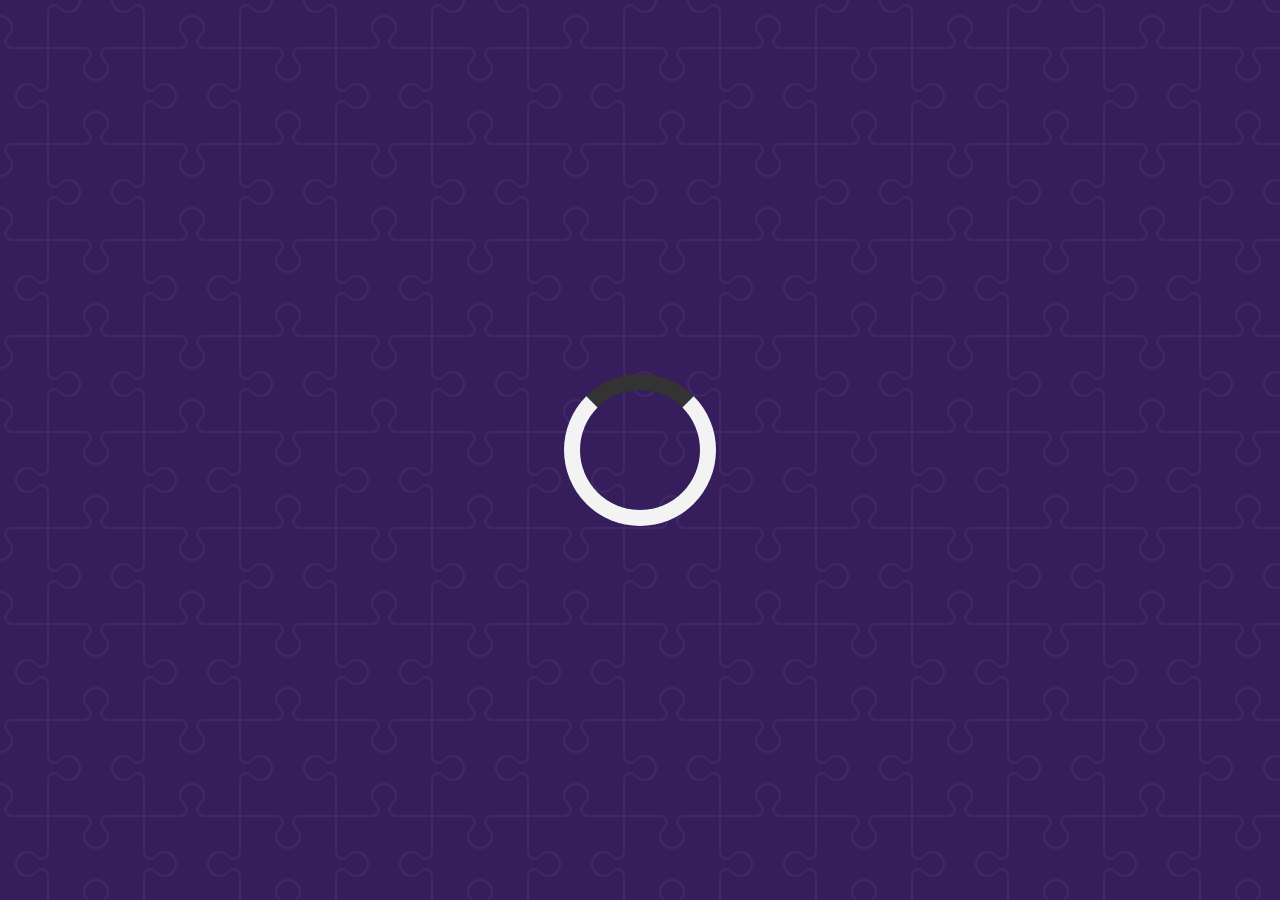
==== commit 6a410e84: "Add files via upload" ====
--- a/index.html
+++ b/index.html
@@ -1,43 +1,46 @@
-<!DOCTYPE html>
-<html lang="en">
-  <head>
-    <meta charset="UTF-8" />
-    <meta name="viewport" content="width=device-width, initial-scale=1.0" />
-    <title>Quote Generator</title>
-    <link
-      rel="icon"
-      type="image/png"
-      href="https://www.google.com/s2/favicons?domain=jacinto.design"
-    />
-    <link
-      rel="stylesheet"
-      href="https://cdnjs.cloudflare.com/ajax/libs/font-awesome/6.5.2/css/all.min.css"
-    />
-    <link rel="stylesheet" href="style.css" />
-  </head>
-  <body>
-    <div class="quote-container" id="quote-container">
-      <!-- Quote -->
-      <div class="quote-text">
-        <i class="fas fa-quote-left"></i>
-        <span id="quote"></span>
-      </div>
-      <!-- Author -->
-      <div class="quote-author">
-        <span id="author"></span>
-      </div>
-      <!-- Buttons -->
-      <div class="button-container">
-        <button class="twitter-button" id="twitter" title="Tweet This!">
-          <i class="fab fa-twitter"></i>
-        </button>
-        <button class="new-quote" id="new-quote">New Quote</button>
-      </div>
-    </div>
-    <!-- Loader -->
-    <div class="loader" id="loader"></div>
-    <!-- Script -->
-    <script src="script.js"></script>
-    <script src="quotes.js"></script>
-  </body>
-</html>
+<!DOCTYPE html>
+<html lang="en">
+  <head>
+    <meta charset="UTF-8" />
+    <meta name="viewport" content="width=device-width, initial-scale=1.0" />
+    <title>Quote Generator</title>
+    <link
+      rel="icon"
+      type="image/png"
+      href="https://www.google.com/s2/u/0/favicons?domain=css-tricks.com"
+    />
+    <link
+      rel="stylesheet"
+      href="https://cdnjs.cloudflare.com/ajax/libs/font-awesome/6.5.2/css/all.min.css"
+    />
+    <link rel="stylesheet" href="style.css" />
+  </head>
+  <body>
+    <div class="quote-container" id="quote-container">
+      <!-- Quote -->
+      <div class="quote-text">
+        <i class="fas fa-quote-left"></i>
+        <span id="quote"></span>
+      </div>
+      <!-- Author -->
+      <div class="quote-author">
+        <span id="author"></span>
+      </div>
+      <!-- Buttons -->
+      <div class="button-container">
+        <button class="twitter-button" id="twitter" title="Tweet This!">
+          <i class="fab fa-twitter"></i>
+        </button>
+        <button class="new-quote-button" id="new-quote">
+          New Quote
+          <i class="fab"></i>
+        </button>
+      </div>
+    </div>
+
+    <!-- Loader -->
+    <div class="loader" id="loader"></div>
+    <!-- Script  -->
+    <script src="script.js"></script>
+  </body>
+</html>
--- a/style.css
+++ b/style.css
@@ -1,109 +1,113 @@
-@import url("https://fonts.googleapis.com/css2?family=Montserrat:ital,wght@0,100..900;1,100..900&display=swap");
-
-html {
-    box-sizing: boreder-box;
-}
-
-body {
-    margin: 0;
-    min-height: 100vh;
-    background-color: #ffffff;
-    background-image: url("data:image/svg+xml,%3Csvg xmlns='http://www.w3.org/2000/svg' viewBox='0 0 304 304' width='304' height='304'%3E%3Cpath fill='%237f42e2' fill-opacity='0.4' d='M44.1 224a5 5 0 1 1 0 2H0v-2h44.1zm160 48a5 5 0 1 1 0 2H82v-2h122.1zm57.8-46a5 5 0 1 1 0-2H304v2h-42.1zm0 16a5 5 0 1 1 0-2H304v2h-42.1zm6.2-114a5 5 0 1 1 0 2h-86.2a5 5 0 1 1 0-2h86.2zm-256-48a5 5 0 1 1 0 2H0v-2h12.1zm185.8 34a5 5 0 1 1 0-2h86.2a5 5 0 1 1 0 2h-86.2zM258 12.1a5 5 0 1 1-2 0V0h2v12.1zm-64 208a5 5 0 1 1-2 0v-54.2a5 5 0 1 1 2 0v54.2zm48-198.2V80h62v2h-64V21.9a5 5 0 1 1 2 0zm16 16V64h46v2h-48V37.9a5 5 0 1 1 2 0zm-128 96V208h16v12.1a5 5 0 1 1-2 0V210h-16v-76.1a5 5 0 1 1 2 0zm-5.9-21.9a5 5 0 1 1 0 2H114v48H85.9a5 5 0 1 1 0-2H112v-48h12.1zm-6.2 130a5 5 0 1 1 0-2H176v-74.1a5 5 0 1 1 2 0V242h-60.1zm-16-64a5 5 0 1 1 0-2H114v48h10.1a5 5 0 1 1 0 2H112v-48h-10.1zM66 284.1a5 5 0 1 1-2 0V274H50v30h-2v-32h18v12.1zM236.1 176a5 5 0 1 1 0 2H226v94h48v32h-2v-30h-48v-98h12.1zm25.8-30a5 5 0 1 1 0-2H274v44.1a5 5 0 1 1-2 0V146h-10.1zm-64 96a5 5 0 1 1 0-2H208v-80h16v-14h-42.1a5 5 0 1 1 0-2H226v18h-16v80h-12.1zm86.2-210a5 5 0 1 1 0 2H272V0h2v32h10.1zM98 101.9V146H53.9a5 5 0 1 1 0-2H96v-42.1a5 5 0 1 1 2 0zM53.9 34a5 5 0 1 1 0-2H80V0h2v34H53.9zm60.1 3.9V66H82v64H69.9a5 5 0 1 1 0-2H80V64h32V37.9a5 5 0 1 1 2 0zM101.9 82a5 5 0 1 1 0-2H128V37.9a5 5 0 1 1 2 0V82h-28.1zm16-64a5 5 0 1 1 0-2H146v44.1a5 5 0 1 1-2 0V18h-26.1zm102.2 270a5 5 0 1 1 0 2H98v14h-2v-16h124.1zM242 149.9V160h16v34h-16v62h48v48h-2v-46h-48v-66h16v-30h-16v-12.1a5 5 0 1 1 2 0zM53.9 18a5 5 0 1 1 0-2H64V2H48V0h18v18H53.9zm112 32a5 5 0 1 1 0-2H192V0h50v2h-48v48h-28.1zm-48-48a5 5 0 0 1-9.8-2h2.07a3 3 0 1 0 5.66 0H178v34h-18V21.9a5 5 0 1 1 2 0V32h14V2h-58.1zm0 96a5 5 0 1 1 0-2H137l32-32h39V21.9a5 5 0 1 1 2 0V66h-40.17l-32 32H117.9zm28.1 90.1a5 5 0 1 1-2 0v-76.51L175.59 80H224V21.9a5 5 0 1 1 2 0V82h-49.59L146 112.41v75.69zm16 32a5 5 0 1 1-2 0v-99.51L184.59 96H300.1a5 5 0 0 1 3.9-3.9v2.07a3 3 0 0 0 0 5.66v2.07a5 5 0 0 1-3.9-3.9H185.41L162 121.41v98.69zm-144-64a5 5 0 1 1-2 0v-3.51l48-48V48h32V0h2v50H66v55.41l-48 48v2.69zM50 53.9v43.51l-48 48V208h26.1a5 5 0 1 1 0 2H0v-65.41l48-48V53.9a5 5 0 1 1 2 0zm-16 16V89.41l-34 34v-2.82l32-32V69.9a5 5 0 1 1 2 0zM12.1 32a5 5 0 1 1 0 2H9.41L0 43.41V40.6L8.59 32h3.51zm265.8 18a5 5 0 1 1 0-2h18.69l7.41-7.41v2.82L297.41 50H277.9zm-16 160a5 5 0 1 1 0-2H288v-71.41l16-16v2.82l-14 14V210h-28.1zm-208 32a5 5 0 1 1 0-2H64v-22.59L40.59 194H21.9a5 5 0 1 1 0-2H41.41L66 216.59V242H53.9zm150.2 14a5 5 0 1 1 0 2H96v-56.6L56.6 162H37.9a5 5 0 1 1 0-2h19.5L98 200.6V256h106.1zm-150.2 2a5 5 0 1 1 0-2H80v-46.59L48.59 178H21.9a5 5 0 1 1 0-2H49.41L82 208.59V258H53.9zM34 39.8v1.61L9.41 66H0v-2h8.59L32 40.59V0h2v39.8zM2 300.1a5 5 0 0 1 3.9 3.9H3.83A3 3 0 0 0 0 302.17V256h18v48h-2v-46H2v42.1zM34 241v63h-2v-62H0v-2h34v1zM17 18H0v-2h16V0h2v18h-1zm273-2h14v2h-16V0h2v16zm-32 273v15h-2v-14h-14v14h-2v-16h18v1zM0 92.1A5.02 5.02 0 0 1 6 97a5 5 0 0 1-6 4.9v-2.07a3 3 0 1 0 0-5.66V92.1zM80 272h2v32h-2v-32zm37.9 32h-2.07a3 3 0 0 0-5.66 0h-2.07a5 5 0 0 1 9.8 0zM5.9 0A5.02 5.02 0 0 1 0 5.9V3.83A3 3 0 0 0 3.83 0H5.9zm294.2 0h2.07A3 3 0 0 0 304 3.83V5.9a5 5 0 0 1-3.9-5.9zm3.9 300.1v2.07a3 3 0 0 0-1.83 1.83h-2.07a5 5 0 0 1 3.9-3.9zM97 100a3 3 0 1 0 0-6 3 3 0 0 0 0 6zm0-16a3 3 0 1 0 0-6 3 3 0 0 0 0 6zm16 16a3 3 0 1 0 0-6 3 3 0 0 0 0 6zm16 16a3 3 0 1 0 0-6 3 3 0 0 0 0 6zm0 16a3 3 0 1 0 0-6 3 3 0 0 0 0 6zm-48 32a3 3 0 1 0 0-6 3 3 0 0 0 0 6zm16 16a3 3 0 1 0 0-6 3 3 0 0 0 0 6zm32 48a3 3 0 1 0 0-6 3 3 0 0 0 0 6zm-16 16a3 3 0 1 0 0-6 3 3 0 0 0 0 6zm32-16a3 3 0 1 0 0-6 3 3 0 0 0 0 6zm0-32a3 3 0 1 0 0-6 3 3 0 0 0 0 6zm16 32a3 3 0 1 0 0-6 3 3 0 0 0 0 6zm32 16a3 3 0 1 0 0-6 3 3 0 0 0 0 6zm0-16a3 3 0 1 0 0-6 3 3 0 0 0 0 6zm-16-64a3 3 0 1 0 0-6 3 3 0 0 0 0 6zm16 0a3 3 0 1 0 0-6 3 3 0 0 0 0 6zm16 96a3 3 0 1 0 0-6 3 3 0 0 0 0 6zm0 16a3 3 0 1 0 0-6 3 3 0 0 0 0 6zm16 16a3 3 0 1 0 0-6 3 3 0 0 0 0 6zm16-144a3 3 0 1 0 0-6 3 3 0 0 0 0 6zm0 32a3 3 0 1 0 0-6 3 3 0 0 0 0 6zm16-32a3 3 0 1 0 0-6 3 3 0 0 0 0 6zm16-16a3 3 0 1 0 0-6 3 3 0 0 0 0 6zm-96 0a3 3 0 1 0 0-6 3 3 0 0 0 0 6zm0 16a3 3 0 1 0 0-6 3 3 0 0 0 0 6zm16-32a3 3 0 1 0 0-6 3 3 0 0 0 0 6zm96 0a3 3 0 1 0 0-6 3 3 0 0 0 0 6zm-16-64a3 3 0 1 0 0-6 3 3 0 0 0 0 6zm16-16a3 3 0 1 0 0-6 3 3 0 0 0 0 6zm-32 0a3 3 0 1 0 0-6 3 3 0 0 0 0 6zm0-16a3 3 0 1 0 0-6 3 3 0 0 0 0 6zm-16 0a3 3 0 1 0 0-6 3 3 0 0 0 0 6zm-16 0a3 3 0 1 0 0-6 3 3 0 0 0 0 6zm-16 0a3 3 0 1 0 0-6 3 3 0 0 0 0 6zM49 36a3 3 0 1 0 0-6 3 3 0 0 0 0 6zm-32 0a3 3 0 1 0 0-6 3 3 0 0 0 0 6zm32 16a3 3 0 1 0 0-6 3 3 0 0 0 0 6zM33 68a3 3 0 1 0 0-6 3 3 0 0 0 0 6zm16-48a3 3 0 1 0 0-6 3 3 0 0 0 0 6zm0 240a3 3 0 1 0 0-6 3 3 0 0 0 0 6zm16 32a3 3 0 1 0 0-6 3 3 0 0 0 0 6zm-16-64a3 3 0 1 0 0-6 3 3 0 0 0 0 6zm0 16a3 3 0 1 0 0-6 3 3 0 0 0 0 6zm-16-32a3 3 0 1 0 0-6 3 3 0 0 0 0 6zm80-176a3 3 0 1 0 0-6 3 3 0 0 0 0 6zm16 0a3 3 0 1 0 0-6 3 3 0 0 0 0 6zm-16-16a3 3 0 1 0 0-6 3 3 0 0 0 0 6zm32 48a3 3 0 1 0 0-6 3 3 0 0 0 0 6zm16-16a3 3 0 1 0 0-6 3 3 0 0 0 0 6zm0-32a3 3 0 1 0 0-6 3 3 0 0 0 0 6zm112 176a3 3 0 1 0 0-6 3 3 0 0 0 0 6zm-16 16a3 3 0 1 0 0-6 3 3 0 0 0 0 6zm0 16a3 3 0 1 0 0-6 3 3 0 0 0 0 6zm0 16a3 3 0 1 0 0-6 3 3 0 0 0 0 6zM17 180a3 3 0 1 0 0-6 3 3 0 0 0 0 6zm0 16a3 3 0 1 0 0-6 3 3 0 0 0 0 6zm0-32a3 3 0 1 0 0-6 3 3 0 0 0 0 6zm16 0a3 3 0 1 0 0-6 3 3 0 0 0 0 6zM17 84a3 3 0 1 0 0-6 3 3 0 0 0 0 6zm32 64a3 3 0 1 0 0-6 3 3 0 0 0 0 6zm16-16a3 3 0 1 0 0-6 3 3 0 0 0 0 6z'%3E%3C/path%3E%3C/svg%3E");
-    color: rgb(27, 27, 27);
-    font-family: Montserat, sans-serif;
-    font-weight: 700;
-    text-align: center;
-    display: flex;
-    align-items: center;
-    justify-content: center;
-}
-
-.quote-container {
-    width: auto;
-    max-width: 900px;
-    padding: 20px 30px;
-    border-radius: 10px;
-    background-color: rgba(255, 255, 255, 0.9);
-    box-shadow: 0 10px 10px 10px #59025c4f;
-}
-
-.quote-text {
-    font-size: 2.75rem;
-}
-
-.long-quote {
-    font-size: 2rem;
-}
-
-.fa-quote-left {
-    font-size: 4rem;
-}
-
-.quote-author {
-    margin-top: 15px;
-    font-size: 2rem;
-    font-weight: 400;
-    font-style: italic;
-}
-
-.button-container {
-    margin-top: 15px;
-    display: flex;
-    justify-content: space-between;
-}
-
-button {
-    cursor: pointer;
-    font-size: 1.2rem;
-    height: 2.5rem;
-    border: none;
-    border-radius: 10px;
-    color: #fff;
-    background: #333;
-    outline: none;
-    padding: 0.5rem 1.8rem;
-    box-shadow: 0 0.3rem rgba(121, 121, 121, 0.65);
-}
-
-button:hover {
-    filter: brightness(150%);
-}
-
-button:active {
-    transform: translate(0, 0.3rem);
-    box-shadow: 0 0.1rem rgba(255, 255, 255, 0.65);
-}
-
-.twitter-button:hover {
-    color: #38a1f3;
-}
-
-.fa-twitter {
-    font-size: 1.5rem;
-}
-
-/* Loader */
-.loader {
-    border: 16px solid #f3f3f3;
-    border-top: 16px solid #333;
-    border-radius: 50%;
-    width: 120px;
-    height: 120px;
-    animation: spin 2s linear infinite;
-  }
-  
-  @keyframes spin {
-    0% { transform: rotate(0deg); }
-    100% { transform: rotate(360deg); }
-  }
-
-/* Media Querry: Phone and Tablet */
-@media screen and (max-width: 1000px) {
-    .quote-container {
-        margin: auto 10px;
-    }
-
-    .quote-text{
-        font-size: 2.5rem;
-    }
-}+@import url("https://fonts.googleapis.com/css2?family=Montserrat:ital,wght@0,100..900;1,100..900&display=swap");
+
+html {
+  box-sizing: border-box;
+}
+
+body {
+  margin: 0;
+  min-height: 100vh;
+  background-color: #361d5c;
+  background-image: url("data:image/svg+xml,%3Csvg xmlns='http://www.w3.org/2000/svg' width='192' height='192' viewBox='0 0 192 192'%3E%3Cpath fill='%23bda4e5' fill-opacity='0.08' d='M192 15v2a11 11 0 0 0-11 11c0 1.94 1.16 4.75 2.53 6.11l2.36 2.36a6.93 6.93 0 0 1 1.22 7.56l-.43.84a8.08 8.08 0 0 1-6.66 4.13H145v35.02a6.1 6.1 0 0 0 3.03 4.87l.84.43c1.58.79 4 .4 5.24-.85l2.36-2.36a12.04 12.04 0 0 1 7.51-3.11 13 13 0 1 1 .02 26 12 12 0 0 1-7.53-3.11l-2.36-2.36a4.93 4.93 0 0 0-5.24-.85l-.84.43a6.1 6.1 0 0 0-3.03 4.87V143h35.02a8.08 8.08 0 0 1 6.66 4.13l.43.84a6.91 6.91 0 0 1-1.22 7.56l-2.36 2.36A10.06 10.06 0 0 0 181 164a11 11 0 0 0 11 11v2a13 13 0 0 1-13-13 12 12 0 0 1 3.11-7.53l2.36-2.36a4.93 4.93 0 0 0 .85-5.24l-.43-.84a6.1 6.1 0 0 0-4.87-3.03H145v35.02a8.08 8.08 0 0 1-4.13 6.66l-.84.43a6.91 6.91 0 0 1-7.56-1.22l-2.36-2.36A10.06 10.06 0 0 0 124 181a11 11 0 0 0-11 11h-2a13 13 0 0 1 13-13c2.47 0 5.79 1.37 7.53 3.11l2.36 2.36a4.94 4.94 0 0 0 5.24.85l.84-.43a6.1 6.1 0 0 0 3.03-4.87V145h-35.02a8.08 8.08 0 0 1-6.66-4.13l-.43-.84a6.91 6.91 0 0 1 1.22-7.56l2.36-2.36A10.06 10.06 0 0 0 107 124a11 11 0 0 0-22 0c0 1.94 1.16 4.75 2.53 6.11l2.36 2.36a6.93 6.93 0 0 1 1.22 7.56l-.43.84a8.08 8.08 0 0 1-6.66 4.13H49v35.02a6.1 6.1 0 0 0 3.03 4.87l.84.43c1.58.79 4 .4 5.24-.85l2.36-2.36a12.04 12.04 0 0 1 7.51-3.11A13 13 0 0 1 81 192h-2a11 11 0 0 0-11-11c-1.94 0-4.75 1.16-6.11 2.53l-2.36 2.36a6.93 6.93 0 0 1-7.56 1.22l-.84-.43a8.08 8.08 0 0 1-4.13-6.66V145H11.98a6.1 6.1 0 0 0-4.87 3.03l-.43.84c-.79 1.58-.4 4 .85 5.24l2.36 2.36a12.04 12.04 0 0 1 3.11 7.51A13 13 0 0 1 0 177v-2a11 11 0 0 0 11-11c0-1.94-1.16-4.75-2.53-6.11l-2.36-2.36a6.93 6.93 0 0 1-1.22-7.56l.43-.84a8.08 8.08 0 0 1 6.66-4.13H47v-35.02a6.1 6.1 0 0 0-3.03-4.87l-.84-.43c-1.59-.8-4-.4-5.24.85l-2.36 2.36A12 12 0 0 1 28 109a13 13 0 1 1 0-26c2.47 0 5.79 1.37 7.53 3.11l2.36 2.36a4.94 4.94 0 0 0 5.24.85l.84-.43A6.1 6.1 0 0 0 47 84.02V49H11.98a8.08 8.08 0 0 1-6.66-4.13l-.43-.84a6.91 6.91 0 0 1 1.22-7.56l2.36-2.36A10.06 10.06 0 0 0 11 28 11 11 0 0 0 0 17v-2a13 13 0 0 1 13 13c0 2.47-1.37 5.79-3.11 7.53l-2.36 2.36a4.94 4.94 0 0 0-.85 5.24l.43.84A6.1 6.1 0 0 0 11.98 47H47V11.98a8.08 8.08 0 0 1 4.13-6.66l.84-.43a6.91 6.91 0 0 1 7.56 1.22l2.36 2.36A10.06 10.06 0 0 0 68 11 11 11 0 0 0 79 0h2a13 13 0 0 1-13 13 12 12 0 0 1-7.53-3.11l-2.36-2.36a4.93 4.93 0 0 0-5.24-.85l-.84.43A6.1 6.1 0 0 0 49 11.98V47h35.02a8.08 8.08 0 0 1 6.66 4.13l.43.84a6.91 6.91 0 0 1-1.22 7.56l-2.36 2.36A10.06 10.06 0 0 0 85 68a11 11 0 0 0 22 0c0-1.94-1.16-4.75-2.53-6.11l-2.36-2.36a6.93 6.93 0 0 1-1.22-7.56l.43-.84a8.08 8.08 0 0 1 6.66-4.13H143V11.98a6.1 6.1 0 0 0-3.03-4.87l-.84-.43c-1.59-.8-4-.4-5.24.85l-2.36 2.36A12 12 0 0 1 124 13a13 13 0 0 1-13-13h2a11 11 0 0 0 11 11c1.94 0 4.75-1.16 6.11-2.53l2.36-2.36a6.93 6.93 0 0 1 7.56-1.22l.84.43a8.08 8.08 0 0 1 4.13 6.66V47h35.02a6.1 6.1 0 0 0 4.87-3.03l.43-.84c.8-1.59.4-4-.85-5.24l-2.36-2.36A12 12 0 0 1 179 28a13 13 0 0 1 13-13zM84.02 143a6.1 6.1 0 0 0 4.87-3.03l.43-.84c.8-1.59.4-4-.85-5.24l-2.36-2.36A12 12 0 0 1 83 124a13 13 0 1 1 26 0c0 2.47-1.37 5.79-3.11 7.53l-2.36 2.36a4.94 4.94 0 0 0-.85 5.24l.43.84a6.1 6.1 0 0 0 4.87 3.03H143v-35.02a8.08 8.08 0 0 1 4.13-6.66l.84-.43a6.91 6.91 0 0 1 7.56 1.22l2.36 2.36A10.06 10.06 0 0 0 164 107a11 11 0 0 0 0-22c-1.94 0-4.75 1.16-6.11 2.53l-2.36 2.36a6.93 6.93 0 0 1-7.56 1.22l-.84-.43a8.08 8.08 0 0 1-4.13-6.66V49h-35.02a6.1 6.1 0 0 0-4.87 3.03l-.43.84c-.79 1.58-.4 4 .85 5.24l2.36 2.36a12.04 12.04 0 0 1 3.11 7.51A13 13 0 1 1 83 68a12 12 0 0 1 3.11-7.53l2.36-2.36a4.93 4.93 0 0 0 .85-5.24l-.43-.84A6.1 6.1 0 0 0 84.02 49H49v35.02a8.08 8.08 0 0 1-4.13 6.66l-.84.43a6.91 6.91 0 0 1-7.56-1.22l-2.36-2.36A10.06 10.06 0 0 0 28 85a11 11 0 0 0 0 22c1.94 0 4.75-1.16 6.11-2.53l2.36-2.36a6.93 6.93 0 0 1 7.56-1.22l.84.43a8.08 8.08 0 0 1 4.13 6.66V143h35.02z'%3E%3C/path%3E%3C/svg%3E");
+  color: black;
+  font-family: Montserrat, sans-serif;
+  font-weight: 700;
+  text-align: center;
+  display: flex;
+  align-items: center;
+  justify-content: center;
+}
+
+.quote-container {
+  width: auto;
+  max-width: 900px;
+  padding: 20px 30px;
+  border-radius: 10px;
+  background-color: rgba(255, 255, 255, 0.4);
+  box-shadow: 0 10px 10px 10px rgba(0, 0, 0, 0.2);
+}
+
+.quote-text {
+  font-size: 2.75rem;
+}
+
+.long-quote {
+  font-size: 2rem;
+}
+
+.fa-quote-left {
+  font-size: 4rem;
+}
+
+.quote-author {
+  margin-top: 15px;
+  font-size: 2rem;
+  font-weight: 400;
+  font-style: italic;
+}
+.button-container {
+  margin-top: 15px;
+  display: flex;
+  justify-content: space-between;
+}
+
+button {
+  cursor: pointer;
+  font-size: 1.2rem;
+  height: 2.5rem;
+  border: none;
+  border-radius: 10px;
+  color: #ffffff;
+  background-color: #333333;
+  outline: none;
+  padding: 0.5rem 1.8rem;
+  box-shadow: 0 0.3rem rgba(121, 121, 121, 0.65);
+}
+
+button:hover {
+  filter: brightness(110%);
+  color: #f0cfa4;
+}
+button:active {
+  transform: translate(0, 0.3rem);
+  box-shadow: 0 0.1rem rgba(255, 255, 255, 0.65);
+}
+
+.twitter-button:hover {
+  color: #38a1f3;
+}
+.fa-twitter {
+  font-size: 1.5rem;
+}
+
+.fa-quote-left {
+  color: #e0e351;
+}
+/* Loader */
+.loader {
+  border: 16px solid #f3f3f3; /* Light grey */
+  border-top: 16px solid #333; /* Blue */
+  border-radius: 50%;
+  width: 120px;
+  height: 120px;
+  animation: spin 2s linear infinite;
+}
+
+@keyframes spin {
+  0% {
+    transform: rotate(0deg);
+  }
+  100% {
+    transform: rotate(360deg);
+  }
+}
+/*Media Query :Tablet or Smaller */
+@media screen and (max-width: 1000px) {
+  /*less then 1000 px*/
+  .quote-container {
+    margin: auto 10px;
+  }
+  .quote-text {
+    font-size: 2.5rem;
+  }
+}
